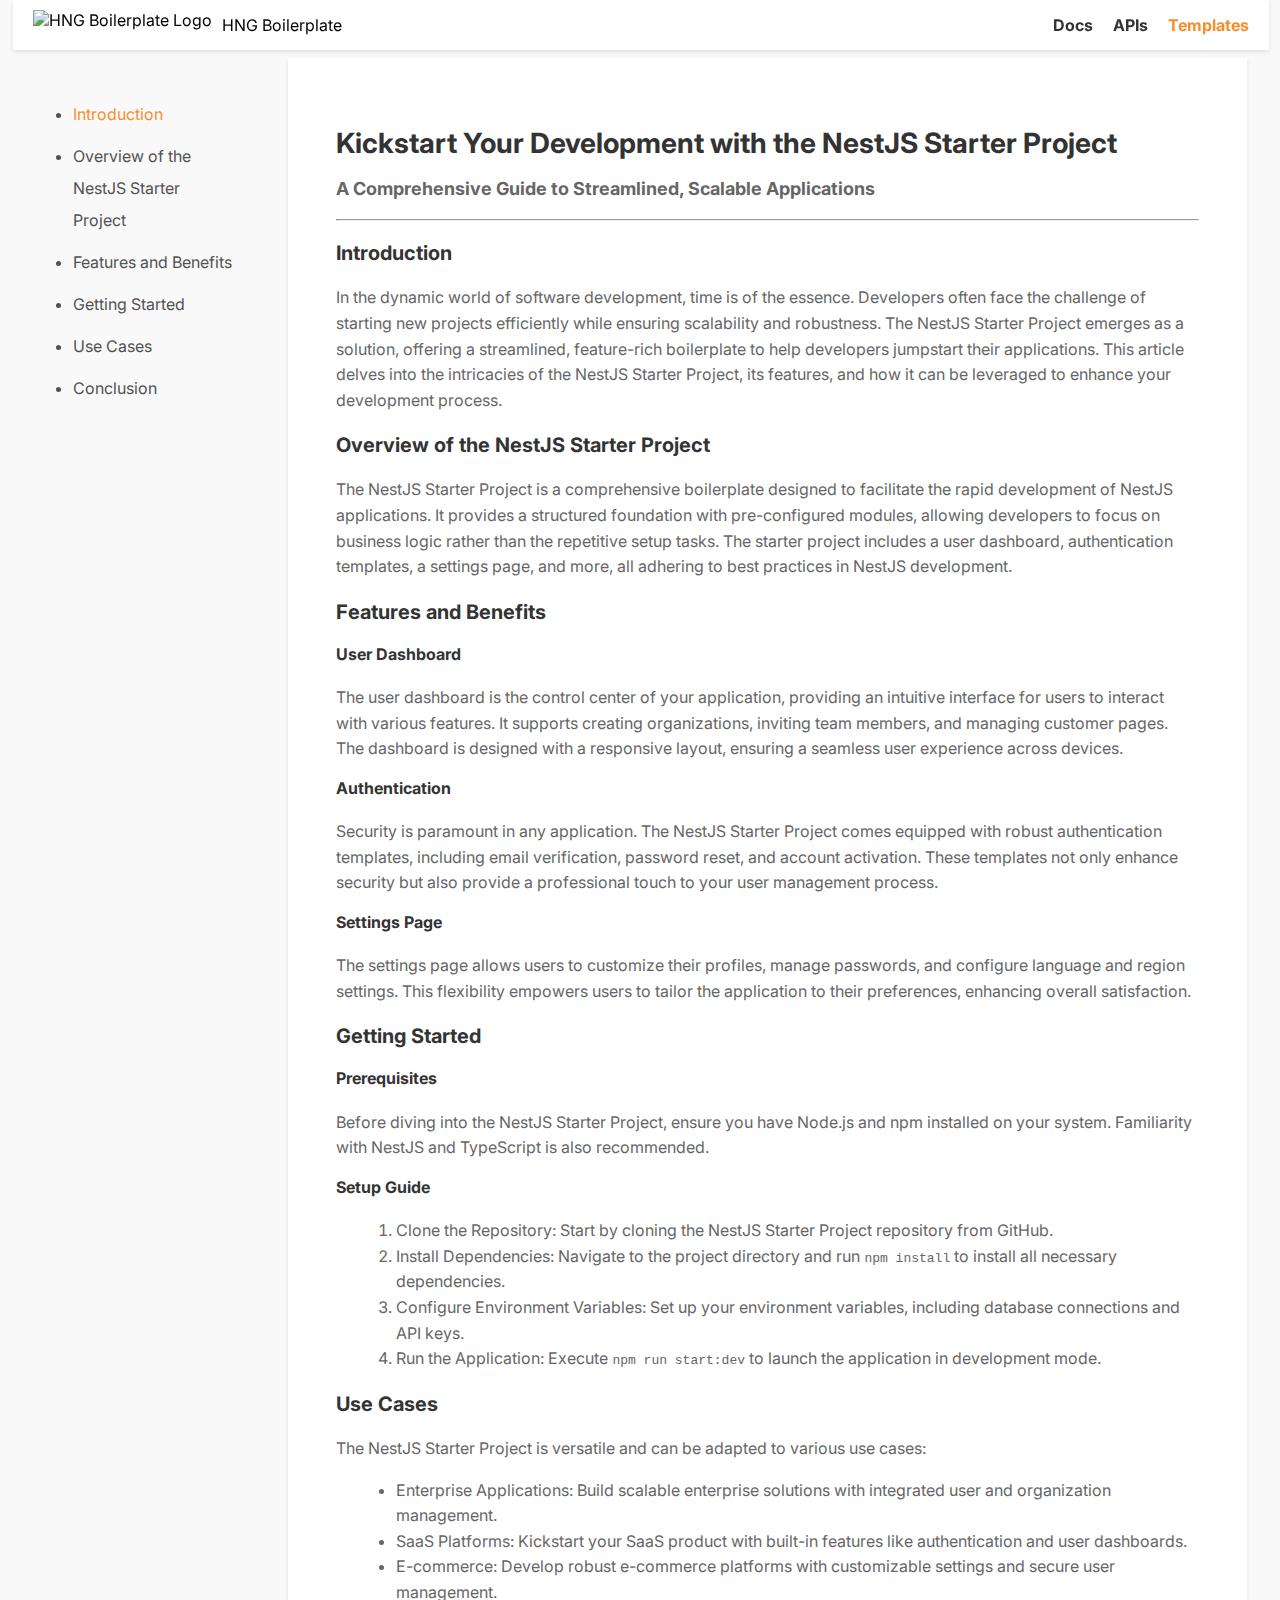
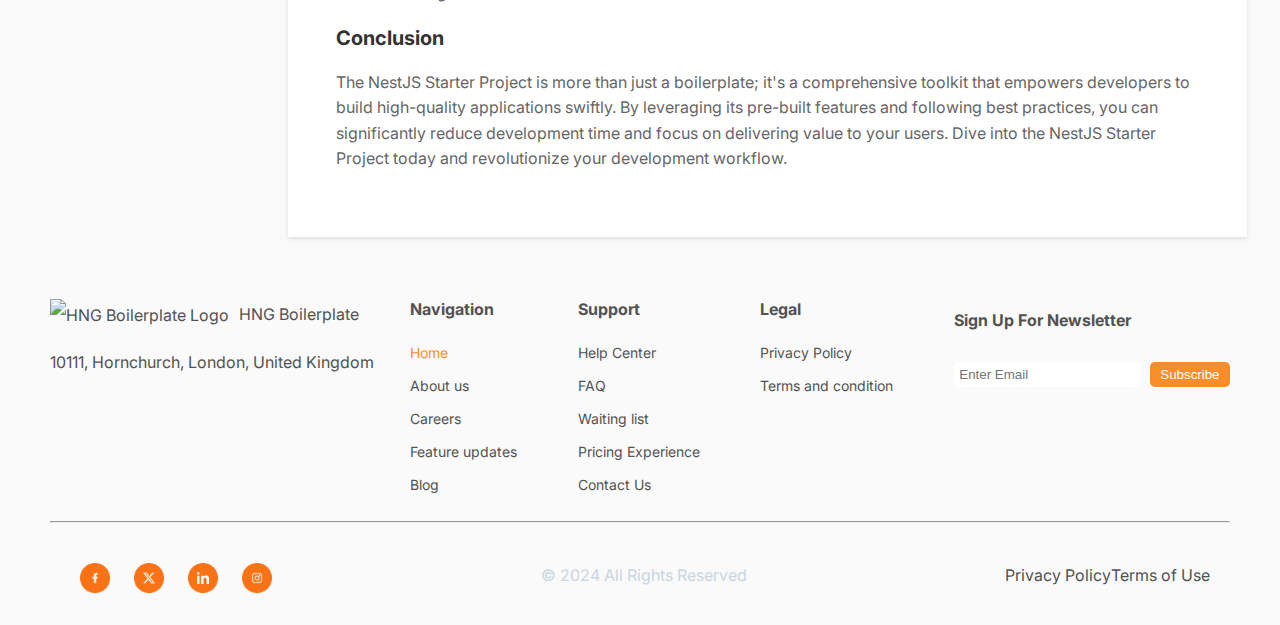
==== Article1/A1.html @ 1dbe2397 "Naming again" ====
<!DOCTYPE html>
<html lang="en">
<head>
    <meta charset="UTF-8">
    <meta name="viewport" content="width=device-width, initial-scale=1.0">
    <title>NestJS Starter Project</title>
    <link rel="stylesheet" href="A1.css">
    <link href="https://fonts.googleapis.com/css2?family=Inter:wght@400&display=swap" rel="stylesheet">
</head>
<body>
    <header>
        <div class="logo">
            <img src="logo.png" alt="HNG Boilerplate Logo">
            <span>HNG Boilerplate</span>
        </div>
        <nav>
            <ul>
                <li><a href="#">Docs</a></li>
                <li><a href="#">APIs</a></li>
                <li><a href="#" style="color: #f88d2b">Templates</a></li>
            </ul>
        </nav>
    </header>

    <main>
        <aside>
            <ul>
                <li><a href="#introduction" style="color: #f88d2b">Introduction</a></li>
                <li><a href="#overview">Overview of the NestJS Starter Project</a></li>
                <li><a href="#features">Features and Benefits</a></li>
                <li><a href="#getting-started">Getting Started</a></li>
                <li><a href="#use-cases">Use Cases</a></li>
                <li><a href="#conclusion">Conclusion</a></li>
            </ul>
        </aside>

        <section class="full">
            <h1 style="font-weight: bold;">Kickstart Your Development with the NestJS Starter Project</h1>
            <h2>A Comprehensive Guide to Streamlined, Scalable Applications</h2>
            <hr>
            <section id="introduction">
                <h3>Introduction</h3>
                <p>In the dynamic world of software development, time is of the essence. Developers often face the challenge of starting new projects efficiently while ensuring scalability and robustness. The NestJS Starter Project emerges as a solution, offering a streamlined, feature-rich boilerplate to help developers jumpstart their applications. This article delves into the intricacies of the NestJS Starter Project, its features, and how it can be leveraged to enhance your development process.</p>
            </section>
            
            <section id="overview">
                <h3>Overview of the NestJS Starter Project</h3>
                <p>The NestJS Starter Project is a comprehensive boilerplate designed to facilitate the rapid development of NestJS applications. It provides a structured foundation with pre-configured modules, allowing developers to focus on business logic rather than the repetitive setup tasks. The starter project includes a user dashboard, authentication templates, a settings page, and more, all adhering to best practices in NestJS development.</p>
            </section>
            
            <section id="features">
                <h3>Features and Benefits</h3>
                <h4>User Dashboard</h4>
                <p>The user dashboard is the control center of your application, providing an intuitive interface for users to interact with various features. It supports creating organizations, inviting team members, and managing customer pages. The dashboard is designed with a responsive layout, ensuring a seamless user experience across devices.</p>
                
                <h4>Authentication</h4>
                <p>Security is paramount in any application. The NestJS Starter Project comes equipped with robust authentication templates, including email verification, password reset, and account activation. These templates not only enhance security but also provide a professional touch to your user management process.</p>
                
                <h4>Settings Page</h4>
                <p>The settings page allows users to customize their profiles, manage passwords, and configure language and region settings. This flexibility empowers users to tailor the application to their preferences, enhancing overall satisfaction.</p>
            </section>
            
            <section id="getting-started">
                <h3>Getting Started</h3>
                <h4>Prerequisites</h4>
                <p>Before diving into the NestJS Starter Project, ensure you have Node.js and npm installed on your system. Familiarity with NestJS and TypeScript is also recommended.</p>
                <h4>Setup Guide</h4>
                <ol>
                    <li>Clone the Repository: Start by cloning the NestJS Starter Project repository from GitHub.</li>
                    <li>Install Dependencies: Navigate to the project directory and run <code>npm install</code> to install all necessary dependencies.</li>
                    <li>Configure Environment Variables: Set up your environment variables, including database connections and API keys.</li>
                    <li>Run the Application: Execute <code>npm run start:dev</code> to launch the application in development mode.</li>
                </ol>
            </section>
            
            <section id="use-cases">
                <h3>Use Cases</h3>
                <p>The NestJS Starter Project is versatile and can be adapted to various use cases:</p>
                <ul>
                    <li>Enterprise Applications: Build scalable enterprise solutions with integrated user and organization management.</li>
                    <li>SaaS Platforms: Kickstart your SaaS product with built-in features like authentication and user dashboards.</li>
                    <li>E-commerce: Develop robust e-commerce platforms with customizable settings and secure user management.</li>
                </ul>
            </section>
            
            <section id="conclusion">
                <h3>Conclusion</h3>
                <p>The NestJS Starter Project is more than just a boilerplate; it's a comprehensive toolkit that empowers developers to build high-quality applications swiftly. By leveraging its pre-built features and following best practices, you can significantly reduce development time and focus on delivering value to your users. Dive into the NestJS Starter Project today and revolutionize your development workflow.</p>
            </section>
        </section>
    </main>

    <footer>
        <div class="footer-left">
            <div class="logo">
                <img src="logo.png" alt="HNG Boilerplate Logo">
                <span>HNG Boilerplate</span>
            </div>
            <p>10111, Hornchurch, London, United Kingdom</p>
        </div>
        <div class="footer-right">
            <div class="footer-navigation">
                <h4>Navigation</h4>
                <ul>
                    <li><a href="#" style="color: #f88d2b">Home</a></li>
                    <li><a href="#">About us</a></li>
                    <li><a href="#">Careers</a></li>
                    <li><a href="#">Feature updates</a></li>
                    <li><a href="#">Blog</a></li>
                </ul>
            </div>
            <div class="footer-support">
                <h4>Support</h4>
                <ul>
                    <li><a href="#">Help Center</a></li>
                    <li><a href="#">FAQ</a></li>
                    <li><a href="#">Waiting list</a></li>
                    <li><a href="#">Pricing Experience</a></li>
                    <li><a href="#">Contact Us</a></li>
                </ul>
            </div>
            <div class="footer-legal">
                <h4>Legal</h4>
                <ul>
                    <li><a href="#">Privacy Policy</a></li>
                    <li><a href="#">Terms and condition</a></li>
                </ul>
            </div>
            <div class="newsletter">
                <h4>Sign Up For Newsletter</h4>
                <input type="email" placeholder="Enter Email">
                <button>Subscribe</button>
            </div>
        </div>
        <hr style=" color: #525252;">
        <div class="footer-bottom">
            <div class="social-media">
                <a href="#"><img src="f.png" alt="Facebook"></a>
                <a href="#"><img src="x.png" alt="Twitter"></a>
                <a href="#"><img src="in.png" alt="LinkedIn"></a>
                <a href="#"><img src="ig.png" alt="Instagram"></a>
            </div>
            <div>
                <p style="color: #cbd5e1;">&copy; 2024 All Rights Reserved</p>
            </div>
            <div class="footer-bottom-right">
                <div>
                    <p>Privacy Policy</p>
                </div>
                <div>
                    <p>Terms of Use</p>
                </div>
            </div>
        </div>
    </footer>
</body>
</html>
---- Article1/A1.css ----
body {
    margin: 1%;
    padding-top: 2%;
    box-sizing: border-box;
    background-color: #f9f9f9;
    font-family: 'Inter', sans-serif; /* Sets the font to Inter */

}
header {
    display: flex;
    justify-content: space-between;
    align-items: center;
    padding: 10px 20px;
    background-color: white;
    box-shadow: 0 2px 4px rgba(0, 0, 0, 0.1);
    position: fixed;
    top: 0; /* Positions the header at the top */
    width: 95%; /* Ensures the header takes up the full width of the page */
    z-index: 1000; /* Keeps the header above other elements */
}

.logo {
    display: flex;
    align-items: center;
}

.logo img {
    height: 30px;
    margin-right: 10px;
}

nav ul {
    list-style-type: none;
    margin: 0;
    padding: 0;
    display: flex;
    gap: 20px;
}

nav ul li {
    display: inline;
}

nav ul li a {
    text-decoration: none;
    color: #333;
    font-weight: bold;
}

main {
    display: flex;
    margin: 20px;
}

aside {
    width: 20%;
    padding-right: 1%;
}

aside h1 {
    font-weight: bold;
}

aside ul {
    padding: 40px;
    margin: 0;
}

aside ul li {
    margin-bottom: 10px;
    color: #525252;
    line-height: 2; 
}

aside ul li a {
    text-decoration: none; /* Removes underline */
    color: inherit; /* Uses the color of the parent element (li) */
    font-weight: normal; /* Ensures text is not bold */
}

aside ul li a:hover {
    color: #f88d2b; /* Change to a slightly different color if desired */
}

.full {
    flex: 1;
    background-color: white;
    padding: 20px;
    box-shadow: 0 2px 4px rgba(0, 0, 0, 0.1);
    padding: 4%;
}

section h1 {
    font-size: 28px;
    color: #333;
}

section h2 {
    font-size: 18px;
    color: #666;
}

section hr {
    margin: 20px 0;
}

section h3 {
    margin-top: 20px;
    font-size: 20px;
    color: #333;
}

section h4 {
    margin-top: 10px;
    font-size: 16px;
    color: #333;
}

section p, section ul, section ol {
    color: #666;
    line-height: 1.6;
}

section ul, section ol {
    margin-left: 20px;
}

footer {
    background-color: #fafafa;
    color: #525252;
    padding: 0.5% 3%;
    margin-top: 20px;
    line-height: 2; /* Adjust this value to control spacing between lines */
}

.footer-left {
    margin-right: 3%;
    margin-top: 3%;
    float: left;
}

.footer-right {
    display: flex;
    justify-content: space-between;
    margin-top: 20px;
}

.footer-bottom {
    display: flex;
    justify-content: space-between;
    margin-top: 20px;
}

.footer-bottom-right {
    display: flex;
    justify-content: space-between; 
    margin-right: 20px;
}

.footer-navigation, .footer-support, .footer-legal {
    margin-right: 20px;
}

.footer-navigation ul, .footer-support ul, .footer-legal ul {
    list-style-type: none;
    padding: 0;
    font-size: 14px;

}

.footer-navigation h4, .footer-support h4, .footer-legal h4 {
    margin-bottom: 10px;
    margin-top: 10px;
    font-size: 16px;
    font-weight: bold;
}

.footer-navigation ul li, .footer-support ul li, .footer-legal ul li {
    margin-bottom: 5px;
}

.footer-navigation ul li a, .footer-support ul li a, .footer-legal ul li a {
    text-decoration: none;
    color: #525252;
}

.newsletter input[type="email"] {
    padding: 5px;
    border: none;
    border-radius: 5px;
}

.newsletter button {
    padding: 5px 10px;
    background-color: #f88d2b;
    border: none;
    border-radius: 5px;
    color: white;
    margin-left: 5px;
    cursor: pointer;
}

.social-media {
    margin-top: 20px;
    margin-left: 20px;
    text-align: left;
}

.social-media a {
    margin: 0 10px;
}

.social-media img {
    height: 30px;
}
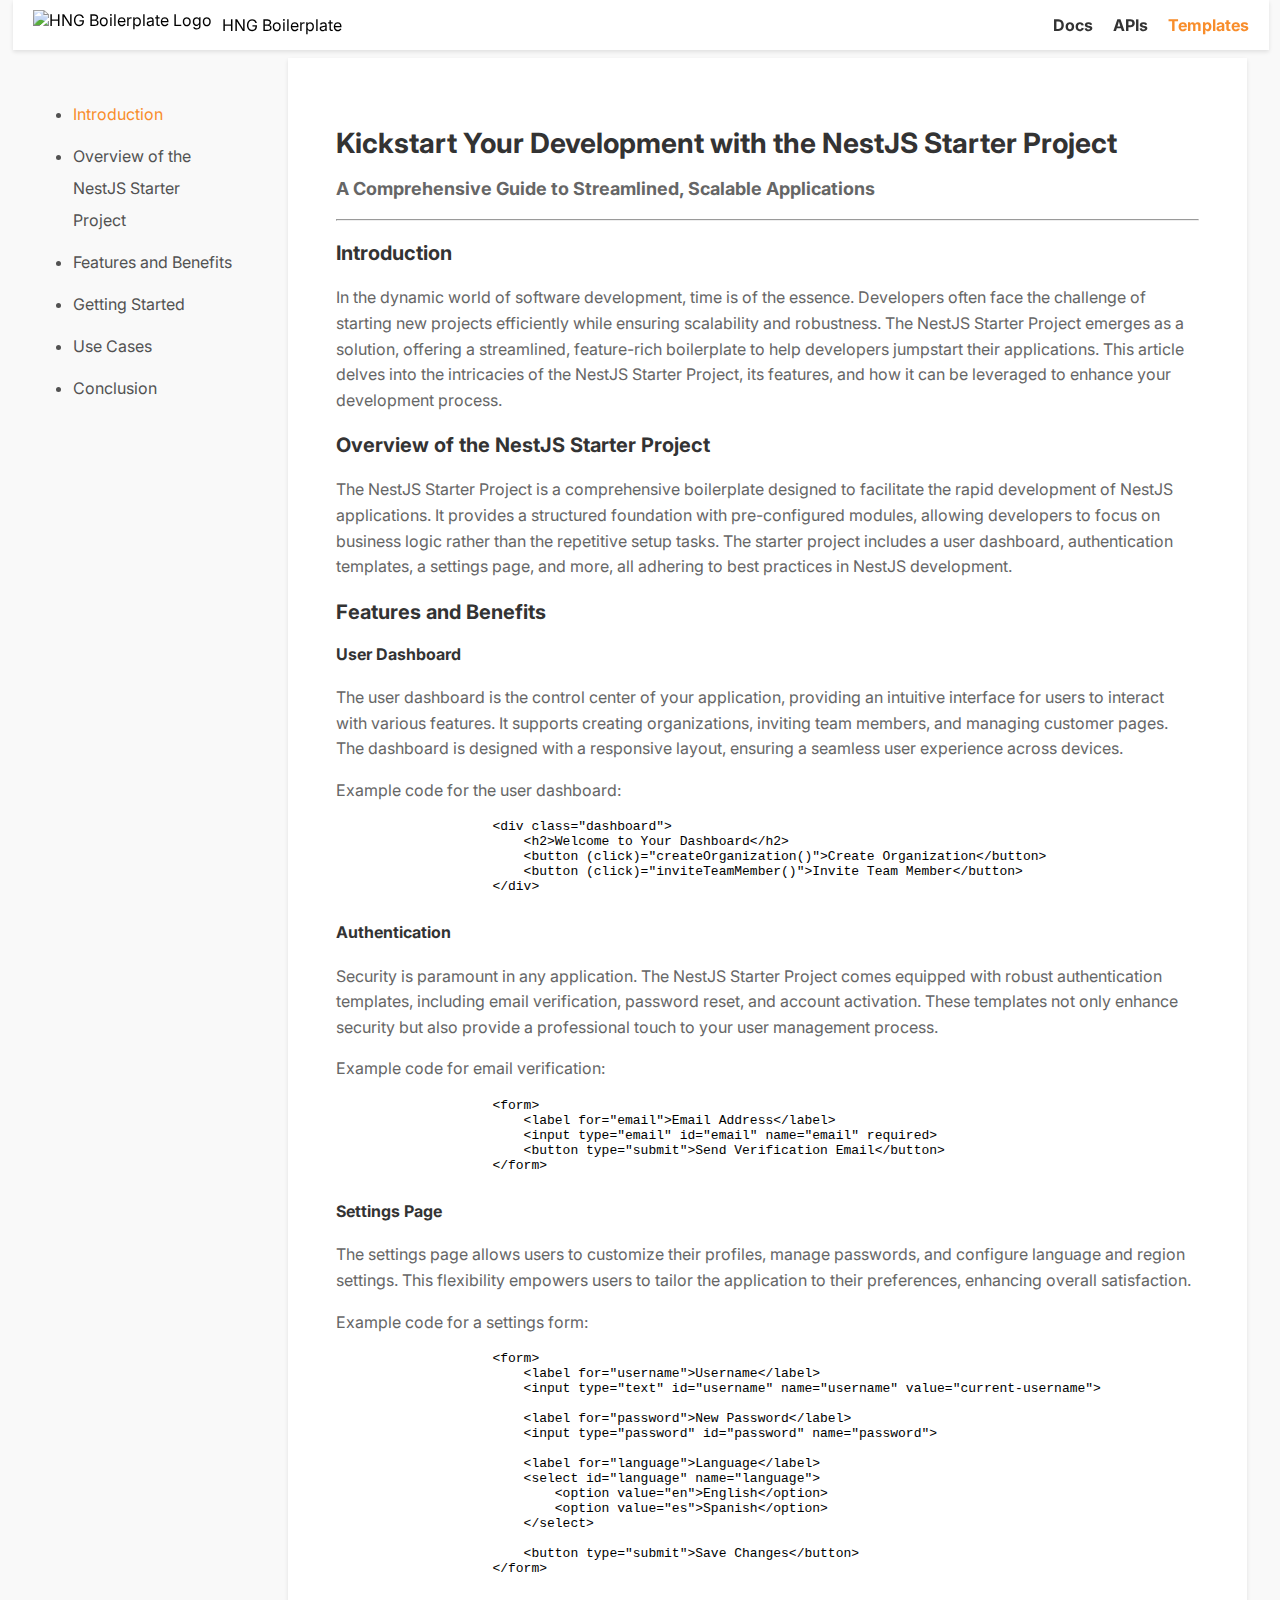
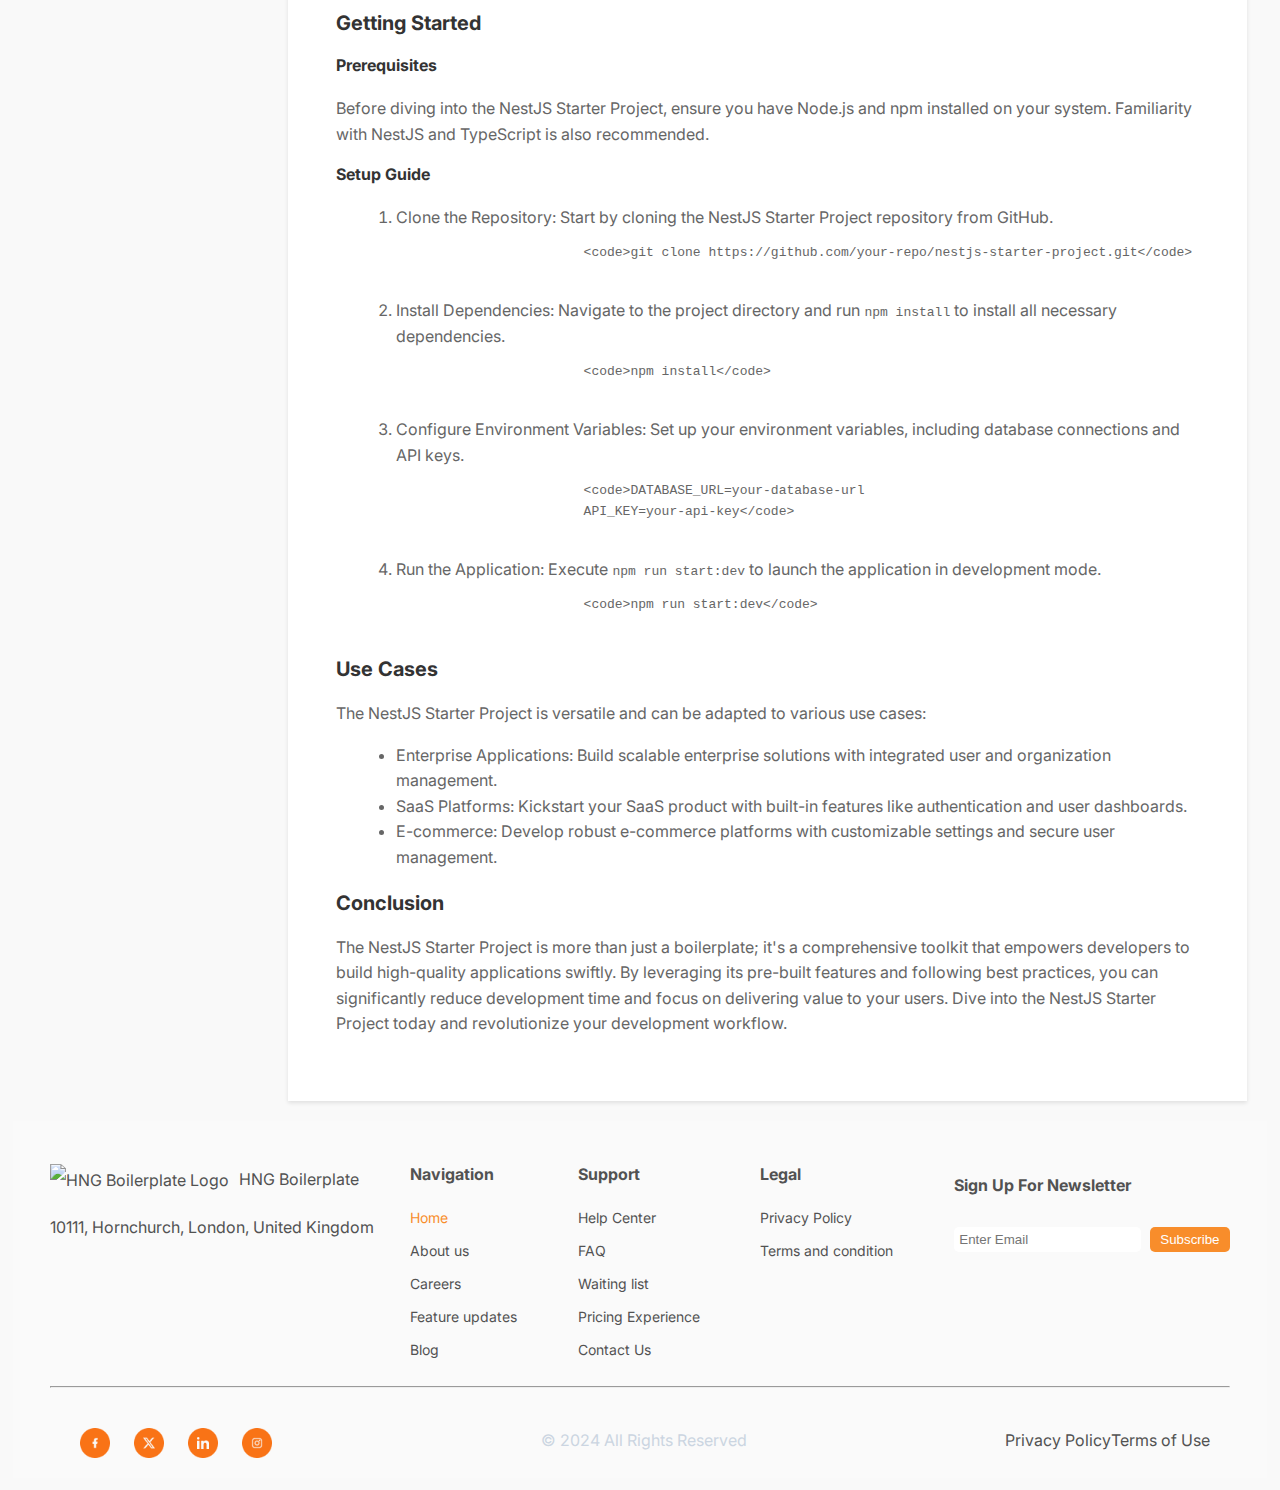
==== commit 12482bcb: "Added Code Snippets" ====
--- a/Article1/A1.html
+++ b/Article1/A1.html
@@ -38,6 +38,7 @@
             <h1 style="font-weight: bold;">Kickstart Your Development with the NestJS Starter Project</h1>
             <h2>A Comprehensive Guide to Streamlined, Scalable Applications</h2>
             <hr>
+            
             <section id="introduction">
                 <h3>Introduction</h3>
                 <p>In the dynamic world of software development, time is of the essence. Developers often face the challenge of starting new projects efficiently while ensuring scalability and robustness. The NestJS Starter Project emerges as a solution, offering a streamlined, feature-rich boilerplate to help developers jumpstart their applications. This article delves into the intricacies of the NestJS Starter Project, its features, and how it can be leveraged to enhance your development process.</p>
@@ -50,14 +51,49 @@
             
             <section id="features">
                 <h3>Features and Benefits</h3>
+                
                 <h4>User Dashboard</h4>
                 <p>The user dashboard is the control center of your application, providing an intuitive interface for users to interact with various features. It supports creating organizations, inviting team members, and managing customer pages. The dashboard is designed with a responsive layout, ensuring a seamless user experience across devices.</p>
+                <p>Example code for the user dashboard:</p>
+                <pre>
+                    &lt;div class="dashboard"&gt;
+                        &lt;h2&gt;Welcome to Your Dashboard&lt;/h2&gt;
+                        &lt;button (click)="createOrganization()"&gt;Create Organization&lt;/button&gt;
+                        &lt;button (click)="inviteTeamMember()"&gt;Invite Team Member&lt;/button&gt;
+                    &lt;/div&gt;
+                </pre>
                 
                 <h4>Authentication</h4>
                 <p>Security is paramount in any application. The NestJS Starter Project comes equipped with robust authentication templates, including email verification, password reset, and account activation. These templates not only enhance security but also provide a professional touch to your user management process.</p>
+                <p>Example code for email verification:</p>
+                <pre>
+                    &lt;form&gt;
+                        &lt;label for="email"&gt;Email Address&lt;/label&gt;
+                        &lt;input type="email" id="email" name="email" required&gt;
+                        &lt;button type="submit"&gt;Send Verification Email&lt;/button&gt;
+                    &lt;/form&gt;
+                </pre>
                 
                 <h4>Settings Page</h4>
                 <p>The settings page allows users to customize their profiles, manage passwords, and configure language and region settings. This flexibility empowers users to tailor the application to their preferences, enhancing overall satisfaction.</p>
+                <p>Example code for a settings form:</p>
+                <pre>
+                    &lt;form&gt;
+                        &lt;label for="username"&gt;Username&lt;/label&gt;
+                        &lt;input type="text" id="username" name="username" value="current-username"&gt;
+                        
+                        &lt;label for="password"&gt;New Password&lt;/label&gt;
+                        &lt;input type="password" id="password" name="password"&gt;
+                        
+                        &lt;label for="language"&gt;Language&lt;/label&gt;
+                        &lt;select id="language" name="language"&gt;
+                            &lt;option value="en"&gt;English&lt;/option&gt;
+                            &lt;option value="es"&gt;Spanish&lt;/option&gt;
+                        &lt;/select&gt;
+                        
+                        &lt;button type="submit"&gt;Save Changes&lt;/button&gt;
+                    &lt;/form&gt;
+                </pre>
             </section>
             
             <section id="getting-started">
@@ -67,9 +103,22 @@
                 <h4>Setup Guide</h4>
                 <ol>
                     <li>Clone the Repository: Start by cloning the NestJS Starter Project repository from GitHub.</li>
+                    <pre>
+                        &lt;code&gt;git clone https://github.com/your-repo/nestjs-starter-project.git&lt;/code&gt;
+                    </pre>
                     <li>Install Dependencies: Navigate to the project directory and run <code>npm install</code> to install all necessary dependencies.</li>
+                    <pre>
+                        &lt;code&gt;npm install&lt;/code&gt;
+                    </pre>
                     <li>Configure Environment Variables: Set up your environment variables, including database connections and API keys.</li>
+                    <pre>
+                        &lt;code&gt;DATABASE_URL=your-database-url
+                        API_KEY=your-api-key&lt;/code&gt;
+                    </pre>
                     <li>Run the Application: Execute <code>npm run start:dev</code> to launch the application in development mode.</li>
+                    <pre>
+                        &lt;code&gt;npm run start:dev&lt;/code&gt;
+                    </pre>
                 </ol>
             </section>
             
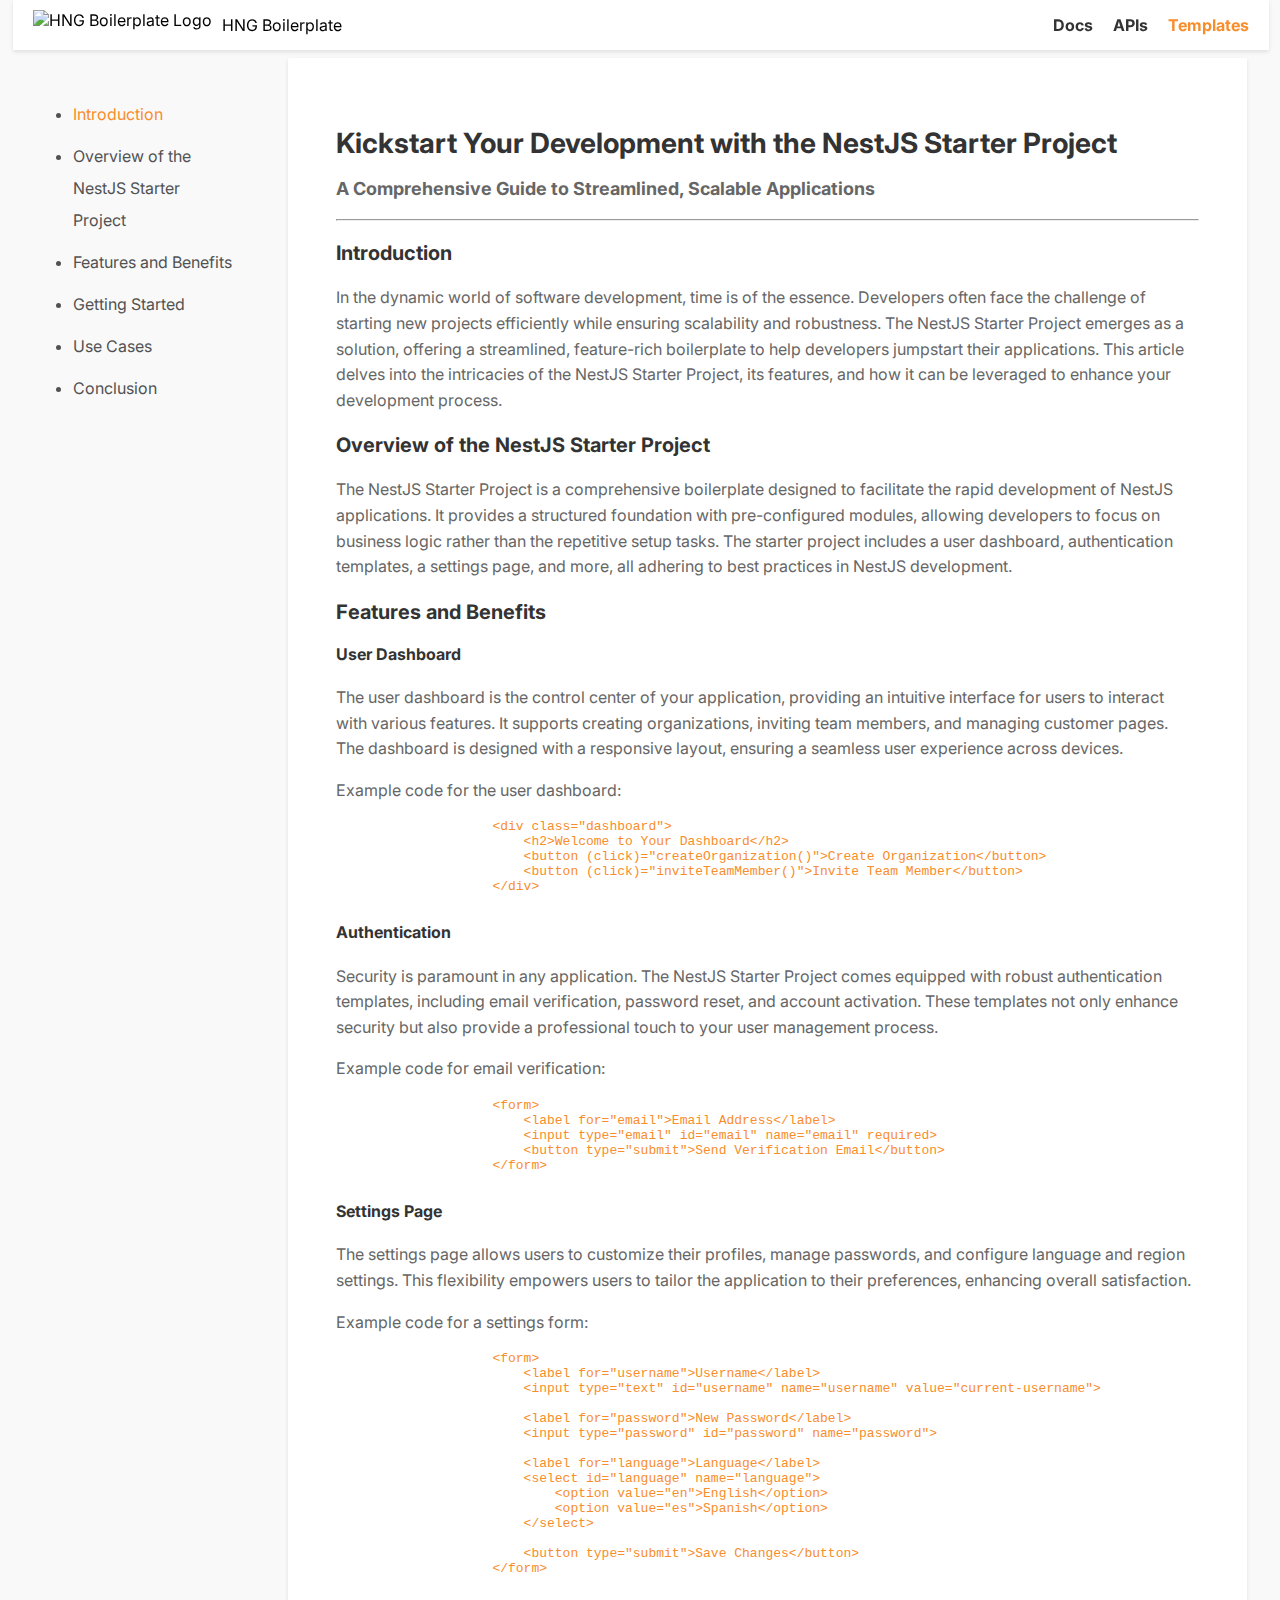
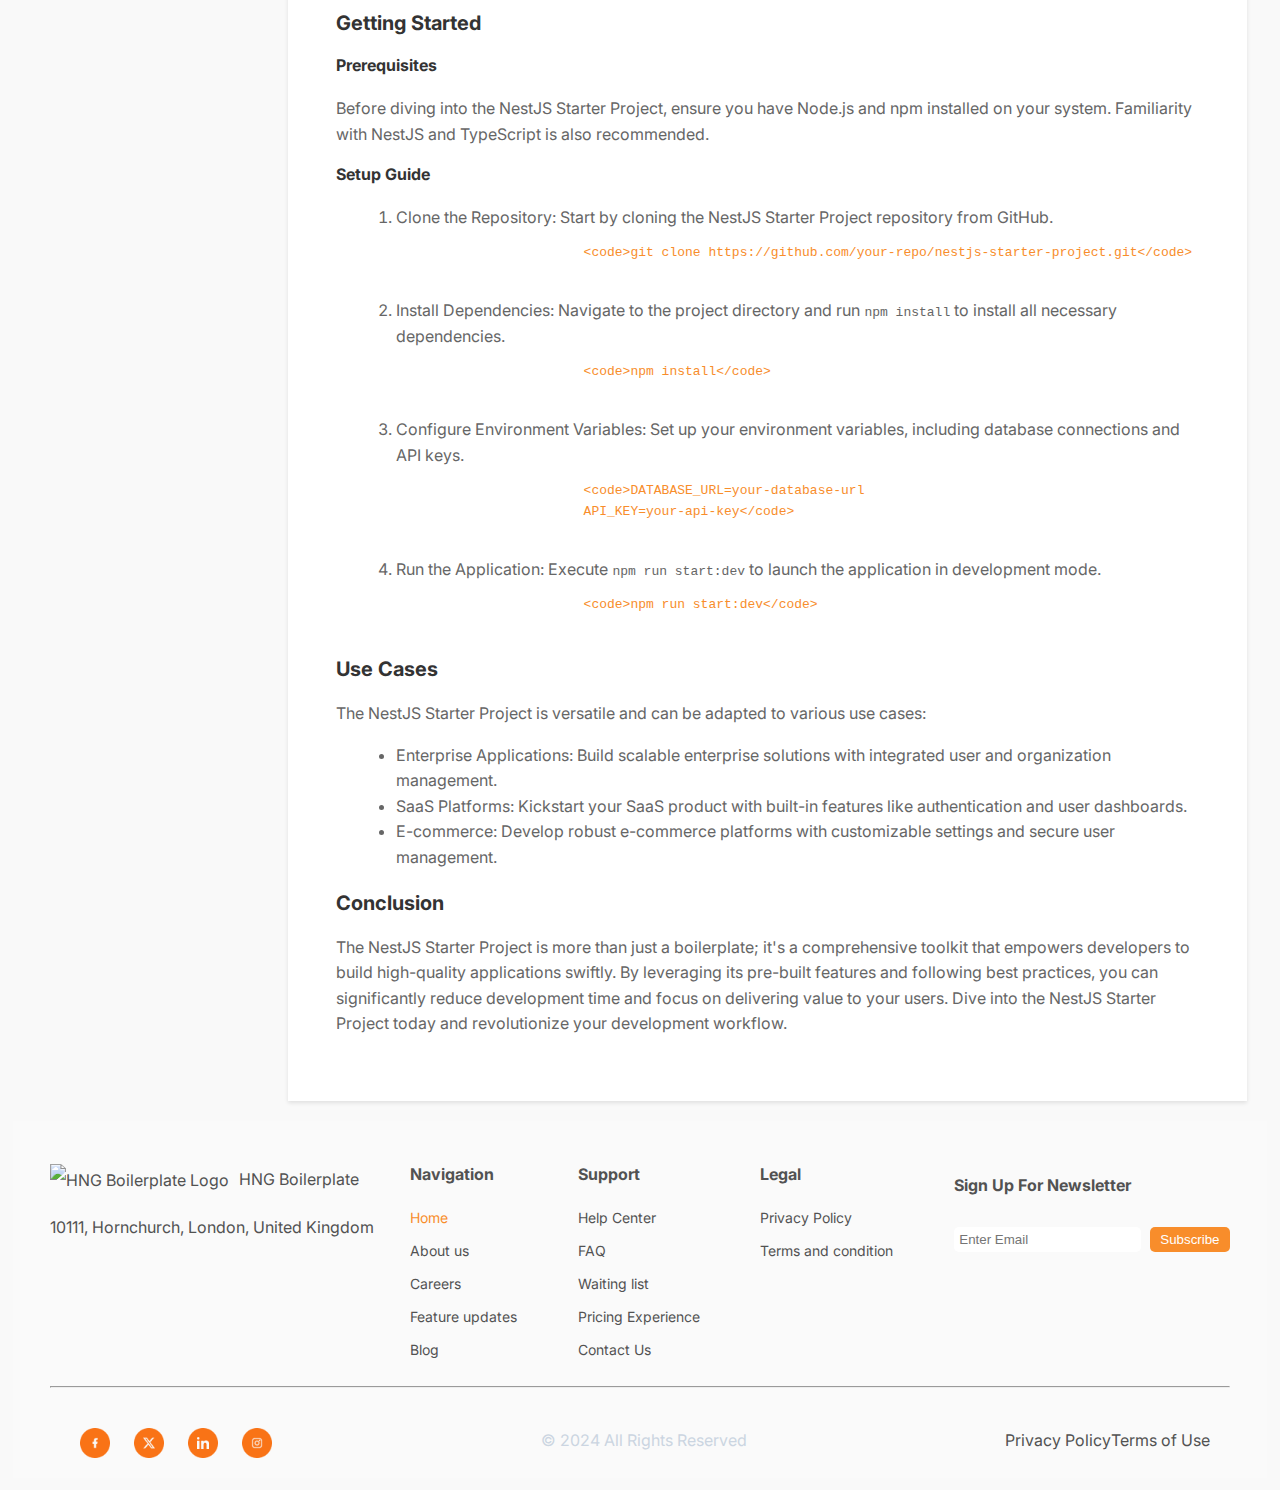
==== commit db8ac3f6: "Colored Code" ====
--- a/Article1/A1.html
+++ b/Article1/A1.html
@@ -55,7 +55,7 @@
                 <h4>User Dashboard</h4>
                 <p>The user dashboard is the control center of your application, providing an intuitive interface for users to interact with various features. It supports creating organizations, inviting team members, and managing customer pages. The dashboard is designed with a responsive layout, ensuring a seamless user experience across devices.</p>
                 <p>Example code for the user dashboard:</p>
-                <pre>
+                <pre style="color: #f88d2b;">
                     &lt;div class="dashboard"&gt;
                         &lt;h2&gt;Welcome to Your Dashboard&lt;/h2&gt;
                         &lt;button (click)="createOrganization()"&gt;Create Organization&lt;/button&gt;
@@ -66,7 +66,7 @@
                 <h4>Authentication</h4>
                 <p>Security is paramount in any application. The NestJS Starter Project comes equipped with robust authentication templates, including email verification, password reset, and account activation. These templates not only enhance security but also provide a professional touch to your user management process.</p>
                 <p>Example code for email verification:</p>
-                <pre>
+                <pre style="color: #f88d2b;">
                     &lt;form&gt;
                         &lt;label for="email"&gt;Email Address&lt;/label&gt;
                         &lt;input type="email" id="email" name="email" required&gt;
@@ -77,7 +77,7 @@
                 <h4>Settings Page</h4>
                 <p>The settings page allows users to customize their profiles, manage passwords, and configure language and region settings. This flexibility empowers users to tailor the application to their preferences, enhancing overall satisfaction.</p>
                 <p>Example code for a settings form:</p>
-                <pre>
+                <pre style="color: #f88d2b;">
                     &lt;form&gt;
                         &lt;label for="username"&gt;Username&lt;/label&gt;
                         &lt;input type="text" id="username" name="username" value="current-username"&gt;
@@ -103,20 +103,20 @@
                 <h4>Setup Guide</h4>
                 <ol>
                     <li>Clone the Repository: Start by cloning the NestJS Starter Project repository from GitHub.</li>
-                    <pre>
+                    <pre style="color: #f88d2b;">
                         &lt;code&gt;git clone https://github.com/your-repo/nestjs-starter-project.git&lt;/code&gt;
                     </pre>
                     <li>Install Dependencies: Navigate to the project directory and run <code>npm install</code> to install all necessary dependencies.</li>
-                    <pre>
+                    <pre style="color: #f88d2b;">
                         &lt;code&gt;npm install&lt;/code&gt;
                     </pre>
                     <li>Configure Environment Variables: Set up your environment variables, including database connections and API keys.</li>
-                    <pre>
+                    <pre style="color: #f88d2b;">
                         &lt;code&gt;DATABASE_URL=your-database-url
                         API_KEY=your-api-key&lt;/code&gt;
                     </pre>
                     <li>Run the Application: Execute <code>npm run start:dev</code> to launch the application in development mode.</li>
-                    <pre>
+                    <pre style="color: #f88d2b;">
                         &lt;code&gt;npm run start:dev&lt;/code&gt;
                     </pre>
                 </ol>
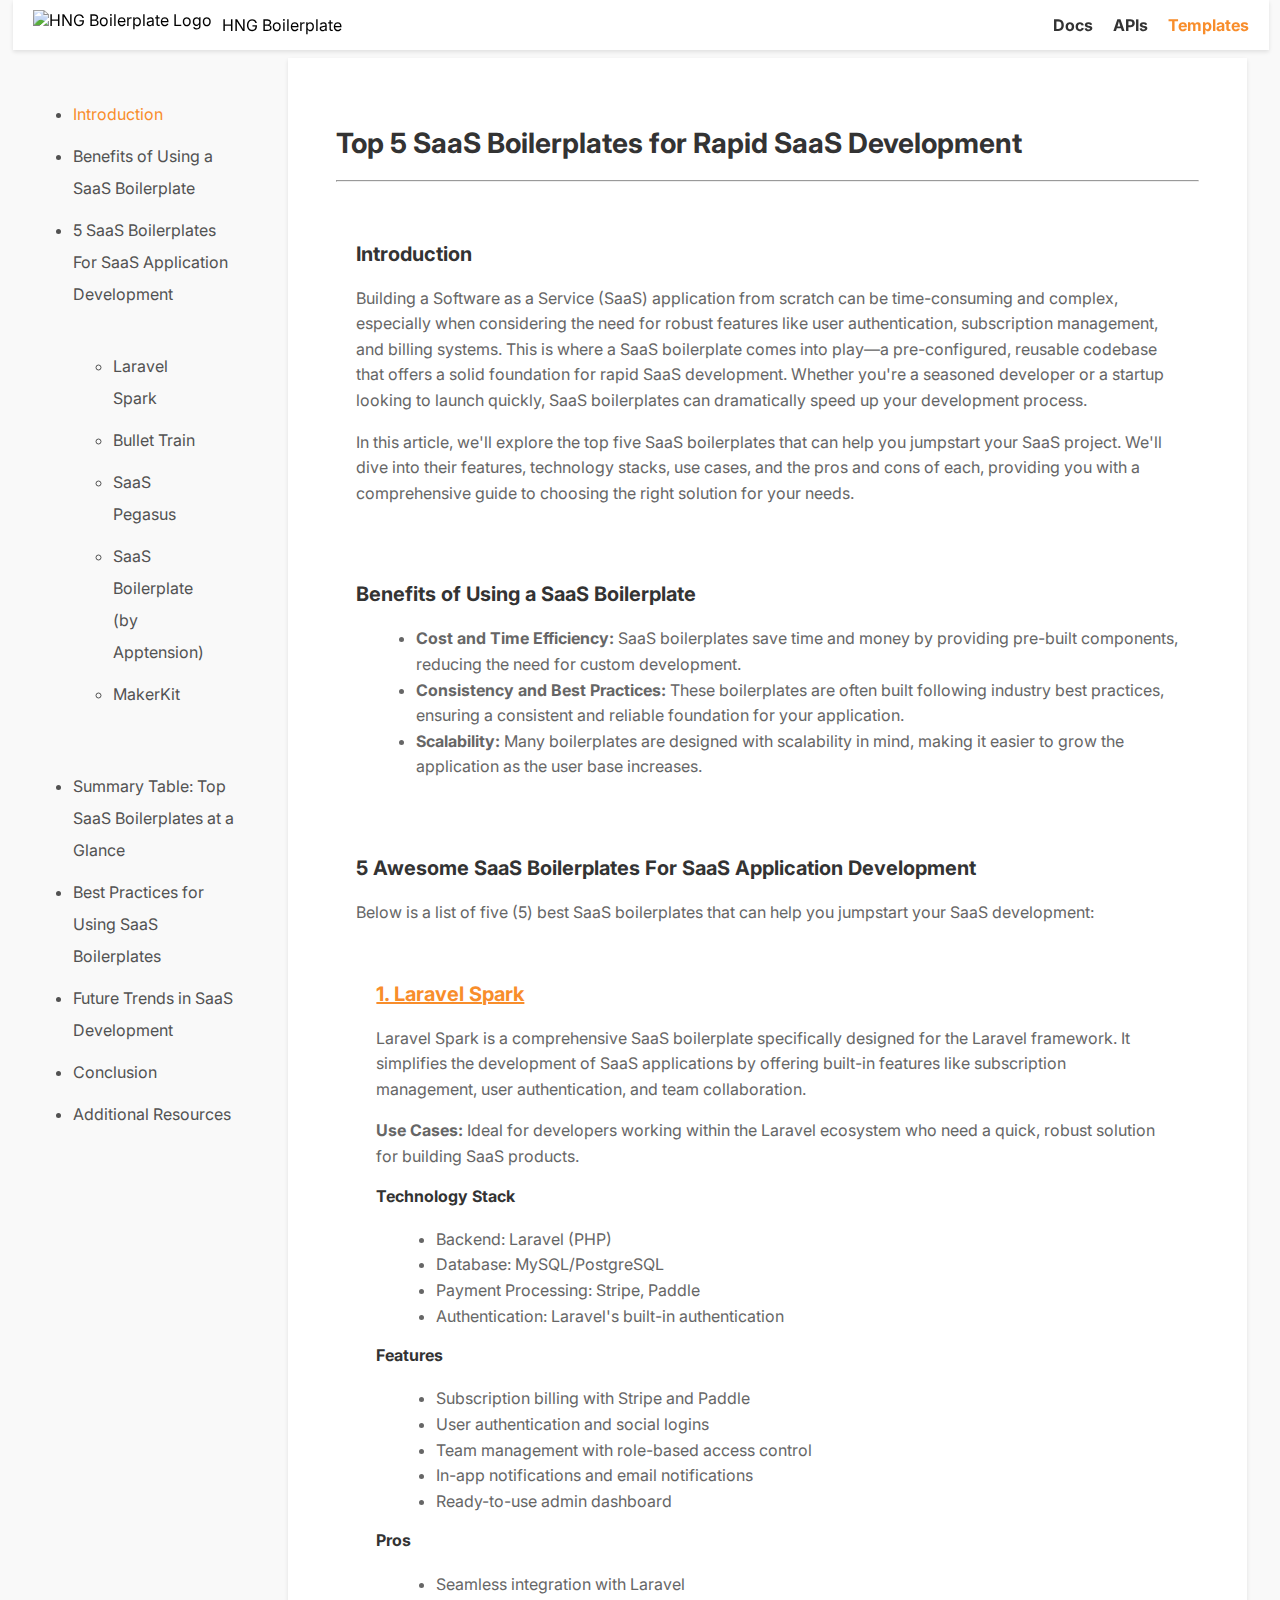
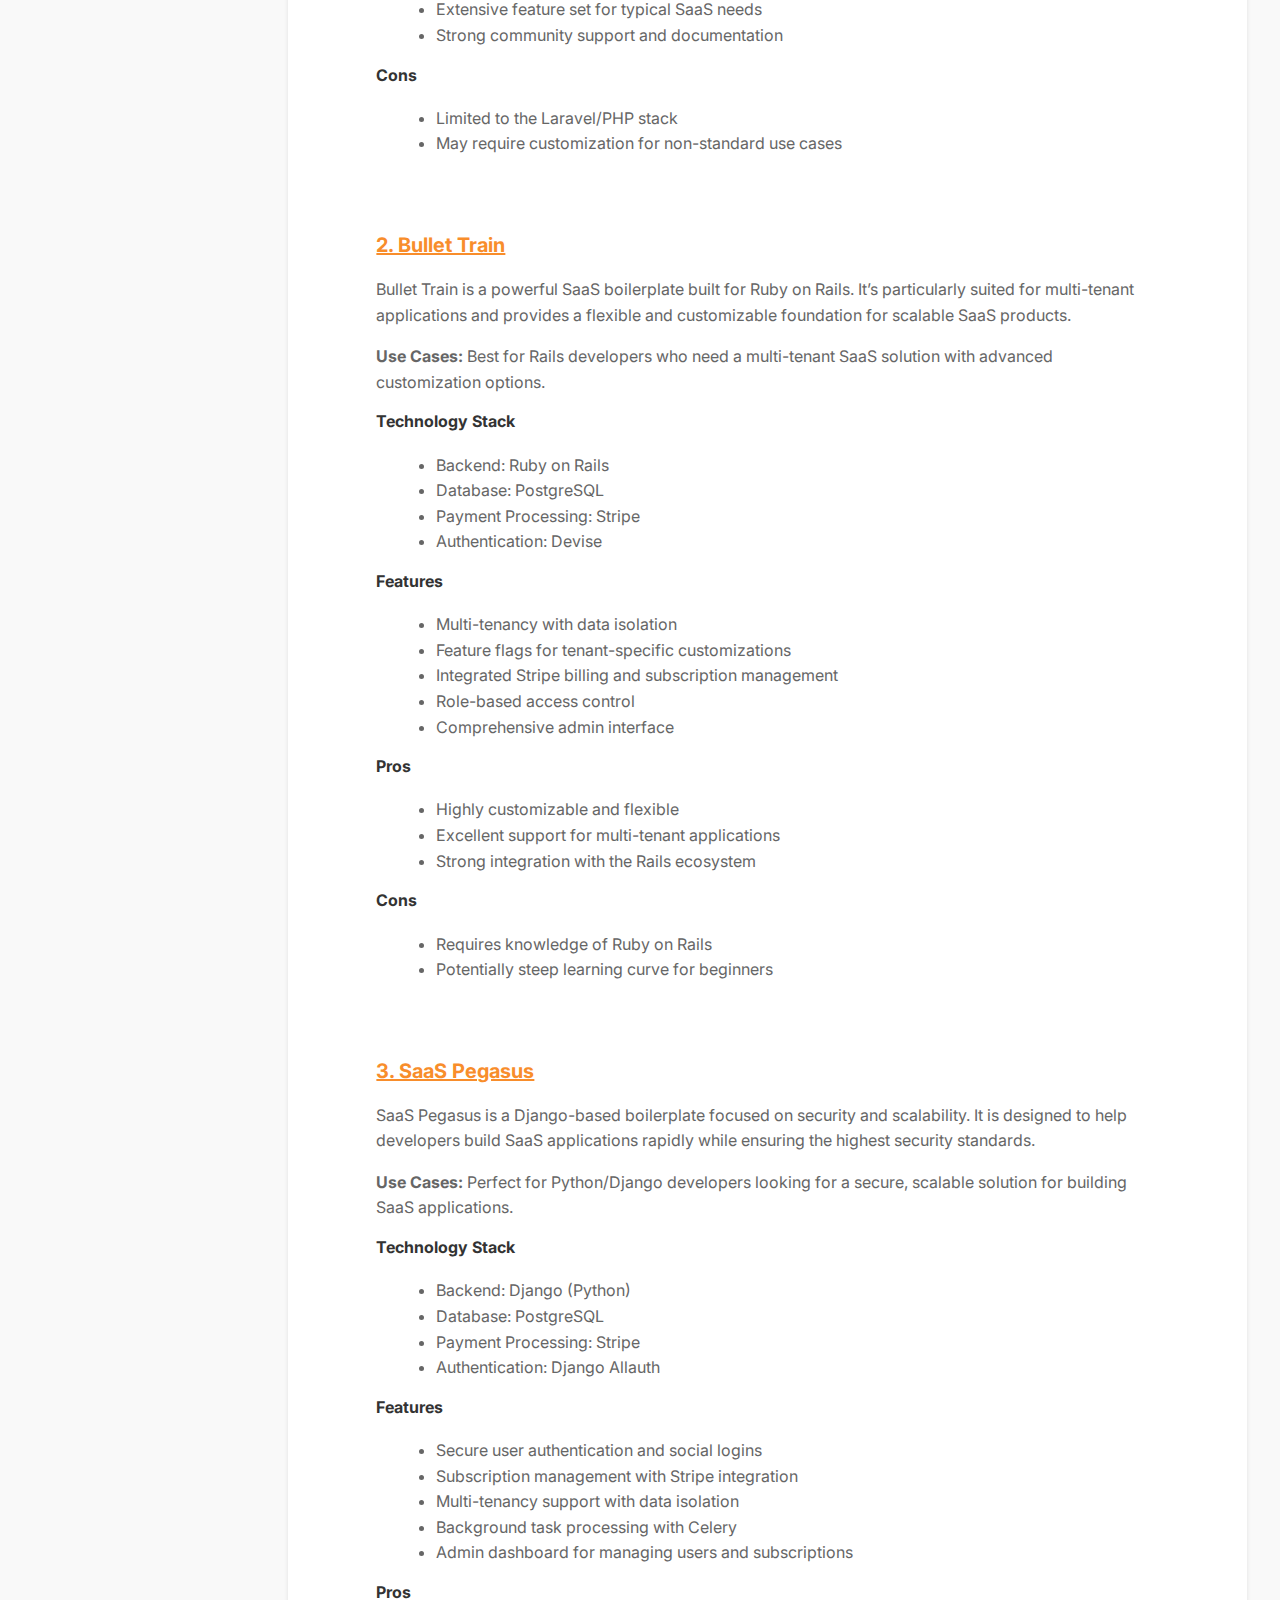
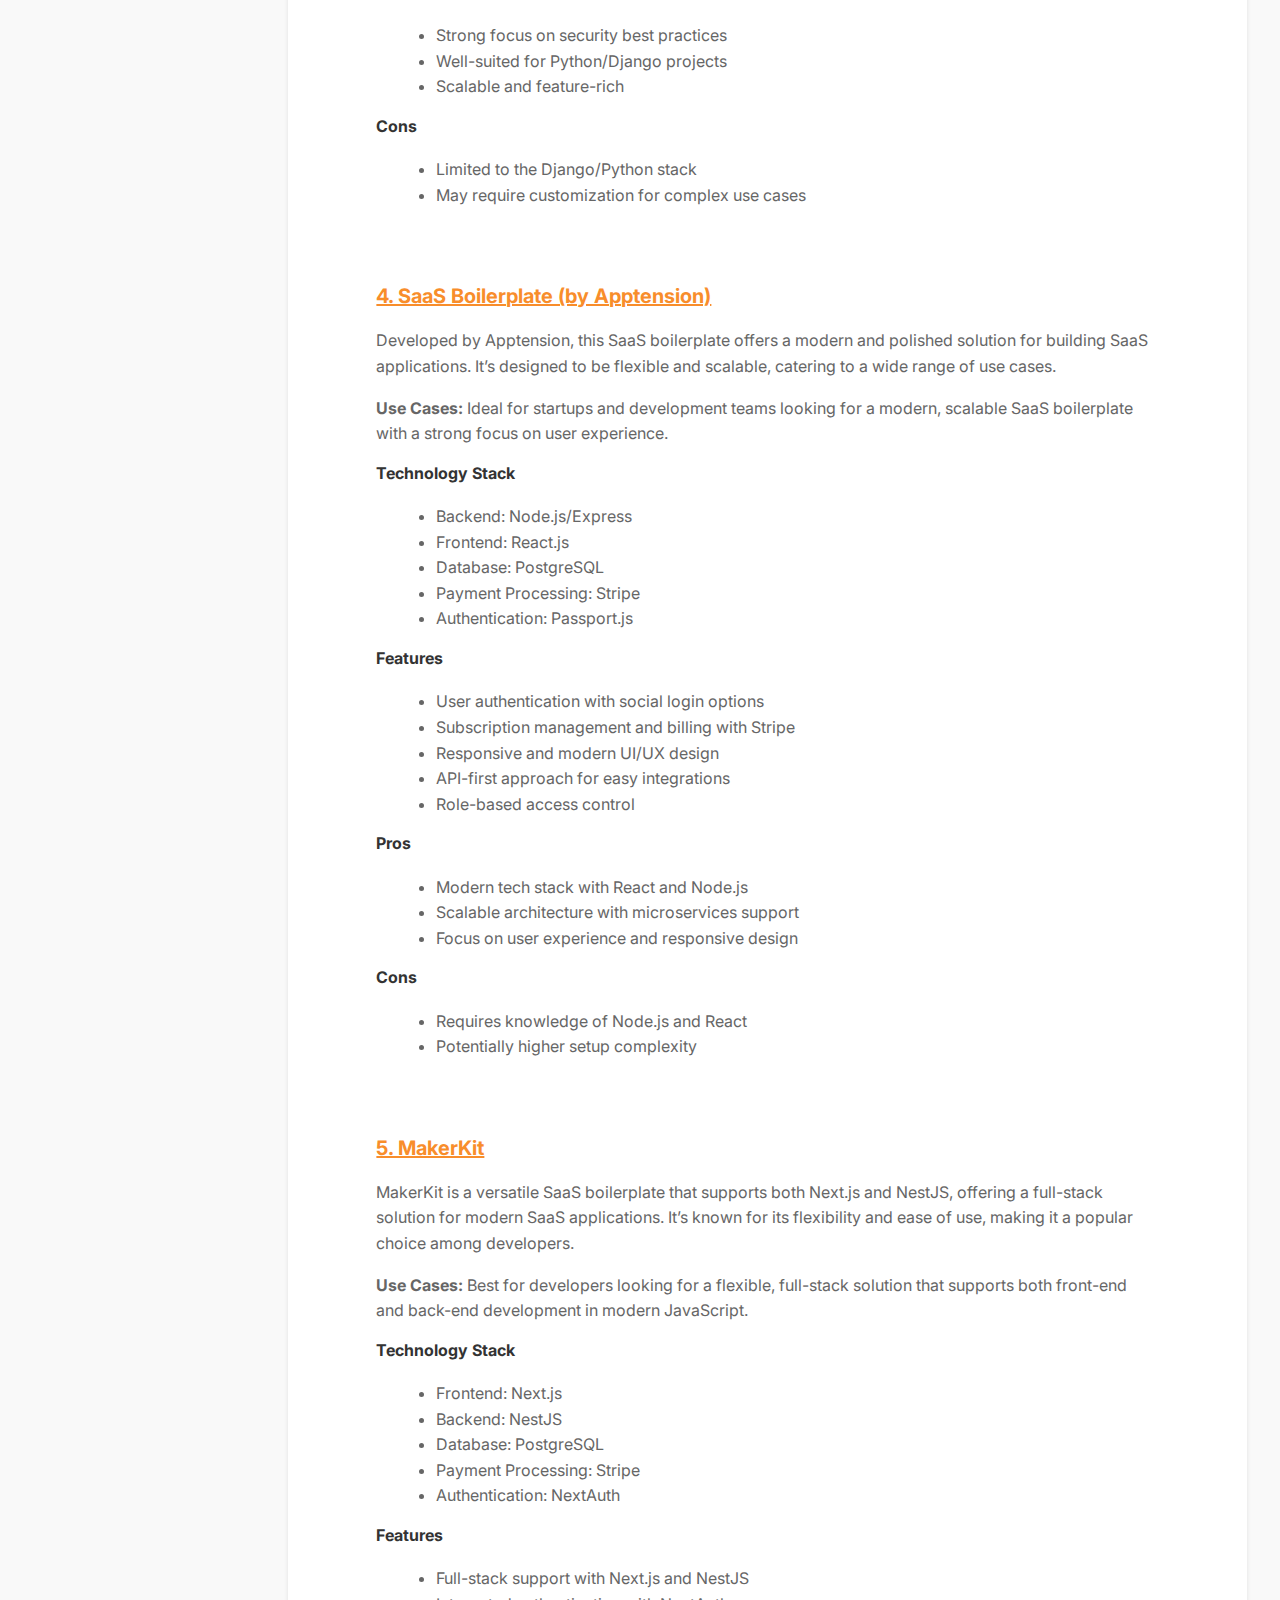
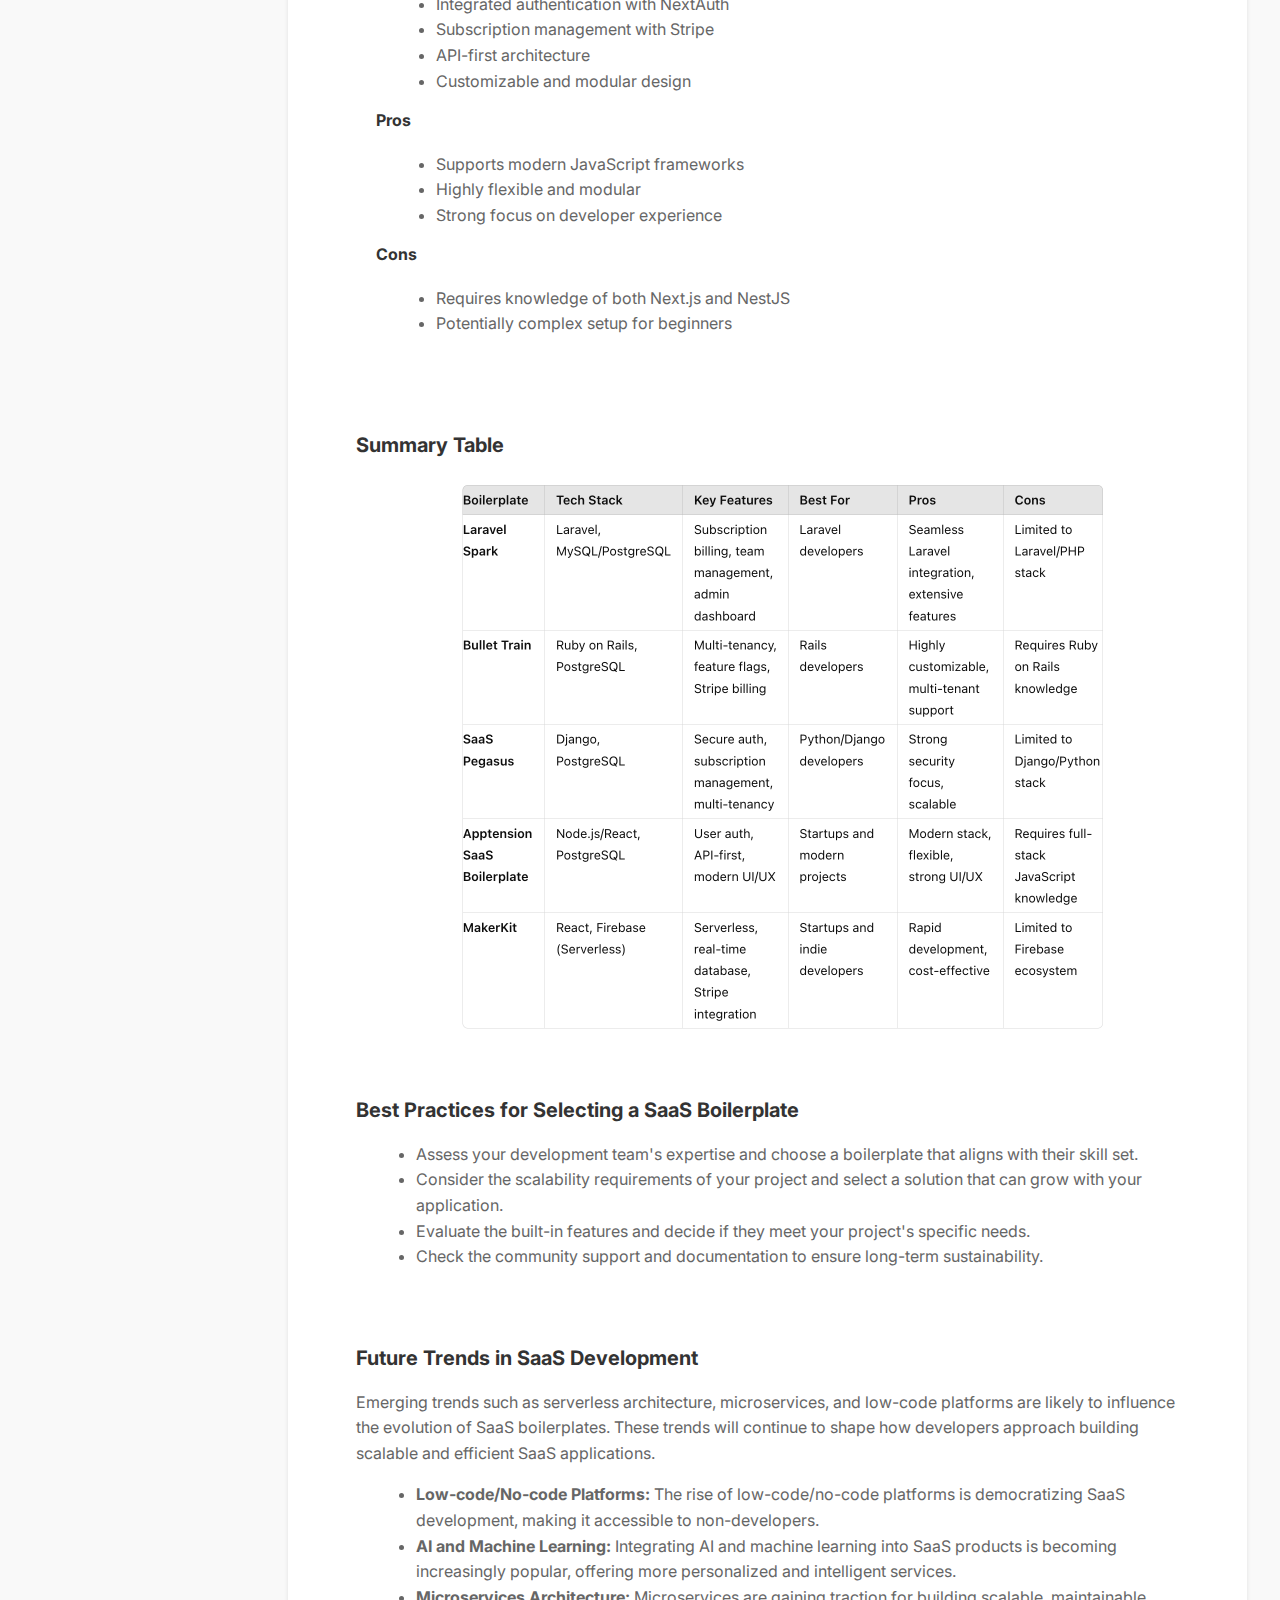
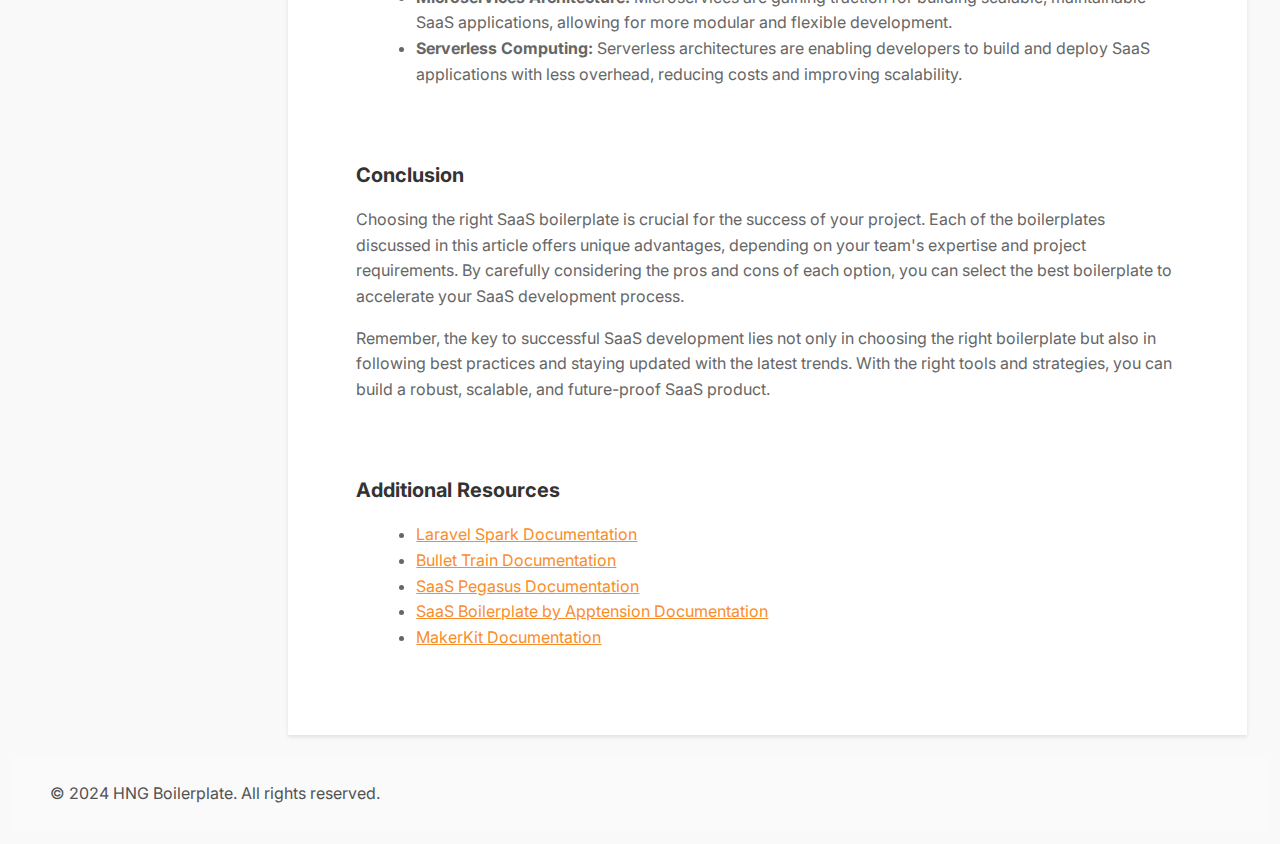
==== commit 308ad861: "Redid A1" ====
--- a/Article1/A1.html
+++ b/Article1/A1.html
@@ -3,7 +3,7 @@
 <head>
     <meta charset="UTF-8">
     <meta name="viewport" content="width=device-width, initial-scale=1.0">
-    <title>NestJS Starter Project</title>
+    <title>Top 5 SaaS Boilerplates for Rapid SaaS Development</title>
     <link rel="stylesheet" href="A1.css">
     <link href="https://fonts.googleapis.com/css2?family=Inter:wght@400&display=swap" rel="stylesheet">
 </head>
@@ -26,181 +26,290 @@
         <aside>
             <ul>
                 <li><a href="#introduction" style="color: #f88d2b">Introduction</a></li>
-                <li><a href="#overview">Overview of the NestJS Starter Project</a></li>
-                <li><a href="#features">Features and Benefits</a></li>
-                <li><a href="#getting-started">Getting Started</a></li>
-                <li><a href="#use-cases">Use Cases</a></li>
+                <li><a href="#benefits">Benefits of Using a SaaS Boilerplate</a></li>
+                <li> <a href="#5">5 SaaS Boilerplates For SaaS Application Development</a>
+                    <ul>    
+                        <li><a href="#laravel-spark">Laravel Spark</a></li>
+                        <li><a href="#bullet-train">Bullet Train</a></li>
+                        <li><a href="#saas-pegasus">SaaS Pegasus</a></li>
+                        <li><a href="#saas-boilerplate-apptension">SaaS Boilerplate (by Apptension)</a></li>
+                        <li><a href="#makerkit">MakerKit</a></li>
+                    </ul>
+                </li>
+                <li><a href="#summary-table">Summary Table: Top SaaS Boilerplates at a Glance</a></li>
+                <li><a href="#best-practices">Best Practices for Using SaaS Boilerplates</a></li>
+                <li><a href="#future-trends">Future Trends in SaaS Development</a></li>
                 <li><a href="#conclusion">Conclusion</a></li>
+                <li><a href="#additional">Additional Resources</a></li>
             </ul>
         </aside>
 
         <section class="full">
-            <h1 style="font-weight: bold;">Kickstart Your Development with the NestJS Starter Project</h1>
-            <h2>A Comprehensive Guide to Streamlined, Scalable Applications</h2>
+            <h1 style="font-weight: bold;">Top 5 SaaS Boilerplates for Rapid SaaS Development</h1>
             <hr>
-            
+
             <section id="introduction">
                 <h3>Introduction</h3>
-                <p>In the dynamic world of software development, time is of the essence. Developers often face the challenge of starting new projects efficiently while ensuring scalability and robustness. The NestJS Starter Project emerges as a solution, offering a streamlined, feature-rich boilerplate to help developers jumpstart their applications. This article delves into the intricacies of the NestJS Starter Project, its features, and how it can be leveraged to enhance your development process.</p>
-            </section>
-            
-            <section id="overview">
-                <h3>Overview of the NestJS Starter Project</h3>
-                <p>The NestJS Starter Project is a comprehensive boilerplate designed to facilitate the rapid development of NestJS applications. It provides a structured foundation with pre-configured modules, allowing developers to focus on business logic rather than the repetitive setup tasks. The starter project includes a user dashboard, authentication templates, a settings page, and more, all adhering to best practices in NestJS development.</p>
-            </section>
-            
-            <section id="features">
-                <h3>Features and Benefits</h3>
+                <p>Building a Software as a Service (SaaS) application from scratch can be time-consuming and complex, especially when considering the need for robust features like user authentication, subscription management, and billing systems. This is where a SaaS boilerplate comes into play—a pre-configured, reusable codebase that offers a solid foundation for rapid SaaS development. Whether you're a seasoned developer or a startup looking to launch quickly, SaaS boilerplates can dramatically speed up your development process.</p>
+                <p>In this article, we'll explore the top five SaaS boilerplates that can help you jumpstart your SaaS project. We'll dive into their features, technology stacks, use cases, and the pros and cons of each, providing you with a comprehensive guide to choosing the right solution for your needs.</p>
+            </section>
+
+            <section id="benefits">
+                <h3>Benefits of Using a SaaS Boilerplate</h3>
+                <ul>
+                    <li>
+                        <strong>Cost and Time Efficiency:</strong> SaaS boilerplates save time and money by providing pre-built components, reducing the need for custom development.
+                    </li>
+                    </li>
+                    <li>
+                        <strong>Consistency and Best Practices:</strong> These boilerplates are often built following industry best practices, ensuring a consistent and reliable foundation for your application.
+                    </li>
+                    </li>
+                    <li>
+                        <strong>Scalability:</strong> Many boilerplates are designed with scalability in mind, making it easier to grow the application as the user base increases.
+                    </li>
+                    </li>
+                </ul>
+            </section>
+
+            <section id="#5">
+                <h3>5 Awesome SaaS Boilerplates For SaaS Application Development</h3>
+                <p>Below is a list of five (5) best SaaS boilerplates that can help you jumpstart your SaaS development:</p>
+                <section id="laravel-spark">
+                    <h3><a href="#laravel-spark" style="color: #f88d2b;">1. Laravel Spark</a></h3>
+                    <p>Laravel Spark is a comprehensive SaaS boilerplate specifically designed for the Laravel framework. It simplifies the development of SaaS applications by offering built-in features like subscription management, user authentication, and team collaboration.</p>
+                    <p><strong>Use Cases:</strong> Ideal for developers working within the Laravel ecosystem who need a quick, robust solution for building SaaS products.</p>
+
+                    <h4>Technology Stack</h4>
+                    <ul>
+                        <li>Backend: Laravel (PHP)</li>
+                        <li>Database: MySQL/PostgreSQL</li>
+                        <li>Payment Processing: Stripe, Paddle</li>
+                        <li>Authentication: Laravel's built-in authentication</li>
+                    </ul>
+
+                    <h4>Features</h4>
+                    <ul>
+                        <li>Subscription billing with Stripe and Paddle</li>
+                        <li>User authentication and social logins</li>
+                        <li>Team management with role-based access control</li>
+                        <li>In-app notifications and email notifications</li>
+                        <li>Ready-to-use admin dashboard</li>
+                    </ul>
+
+                    <h4>Pros</h4>
+                    <ul>
+                        <li>Seamless integration with Laravel</li>
+                        <li>Extensive feature set for typical SaaS needs</li>
+                        <li>Strong community support and documentation</li>
+                    </ul>
+
+                    <h4>Cons</h4>
+                    <ul>
+                        <li>Limited to the Laravel/PHP stack</li>
+                        <li>May require customization for non-standard use cases</li>
+                    </ul>
+                </section>
+
+                <section id="bullet-train">
+                    <h3><a href="#bullet-train" style="color: #f88d2b;">2. Bullet Train</a></h3>
+                    <p>Bullet Train is a powerful SaaS boilerplate built for Ruby on Rails. It’s particularly suited for multi-tenant applications and provides a flexible and customizable foundation for scalable SaaS products.</p>
+                    <p><strong>Use Cases:</strong> Best for Rails developers who need a multi-tenant SaaS solution with advanced customization options.</p>
+
+                    <h4>Technology Stack</h4>
+                    <ul>
+                        <li>Backend: Ruby on Rails</li>
+                        <li>Database: PostgreSQL</li>
+                        <li>Payment Processing: Stripe</li>
+                        <li>Authentication: Devise</li>
+                    </ul>
+
+                    <h4>Features</h4>
+                    <ul>
+                        <li>Multi-tenancy with data isolation</li>
+                        <li>Feature flags for tenant-specific customizations</li>
+                        <li>Integrated Stripe billing and subscription management</li>
+                        <li>Role-based access control</li>
+                        <li>Comprehensive admin interface</li>
+                    </ul>
+
+                    <h4>Pros</h4>
+                    <ul>
+                        <li>Highly customizable and flexible</li>
+                        <li>Excellent support for multi-tenant applications</li>
+                        <li>Strong integration with the Rails ecosystem</li>
+                    </ul>
+
+                    <h4>Cons</h4>
+                    <ul>
+                        <li>Requires knowledge of Ruby on Rails</li>
+                        <li>Potentially steep learning curve for beginners</li>
+                    </ul>
+                </section>
+
+                <section id="saas-pegasus">
+                    <h3><a href="#saas-pegasus" style="color: #f88d2b;">3. SaaS Pegasus</a></h3>
+                    <p>SaaS Pegasus is a Django-based boilerplate focused on security and scalability. It is designed to help developers build SaaS applications rapidly while ensuring the highest security standards.</p>
+                    <p><strong>Use Cases:</strong> Perfect for Python/Django developers looking for a secure, scalable solution for building SaaS applications.</p>
+
+                    <h4>Technology Stack</h4>
+                    <ul>
+                        <li>Backend: Django (Python)</li>
+                        <li>Database: PostgreSQL</li>
+                        <li>Payment Processing: Stripe</li>
+                        <li>Authentication: Django Allauth</li>
+                    </ul>
+
+                    <h4>Features</h4>
+                    <ul>
+                        <li>Secure user authentication and social logins</li>
+                        <li>Subscription management with Stripe integration</li>
+                        <li>Multi-tenancy support with data isolation</li>
+                        <li>Background task processing with Celery</li>
+                        <li>Admin dashboard for managing users and subscriptions</li>
+                    </ul>
+
+                    <h4>Pros</h4>
+                    <ul>
+                        <li>Strong focus on security best practices</li>
+                        <li>Well-suited for Python/Django projects</li>
+                        <li>Scalable and feature-rich</li>
+                    </ul>
+
+                    <h4>Cons</h4>
+                    <ul>
+                        <li>Limited to the Django/Python stack</li>
+                        <li>May require customization for complex use cases</li>
+                    </ul>
+                </section>
+
+                <section id="saas-boilerplate-apptension">
+                    <h3><a href="#saas-boilerplate-apptension" style="color: #f88d2b;">4. SaaS Boilerplate (by Apptension)</a></h3>
+                    <p>Developed by Apptension, this SaaS boilerplate offers a modern and polished solution for building SaaS applications. It’s designed to be flexible and scalable, catering to a wide range of use cases.</p>
+                    <p><strong>Use Cases:</strong> Ideal for startups and development teams looking for a modern, scalable SaaS boilerplate with a strong focus on user experience.</p>
+
+                    <h4>Technology Stack</h4>
+                    <ul>
+                        <li>Backend: Node.js/Express</li>
+                        <li>Frontend: React.js</li>
+                        <li>Database: PostgreSQL</li>
+                        <li>Payment Processing: Stripe</li>
+                        <li>Authentication: Passport.js</li>
+                    </ul>
+
+                    <h4>Features</h4>
+                    <ul>
+                        <li>User authentication with social login options</li>
+                        <li>Subscription management and billing with Stripe</li>
+                        <li>Responsive and modern UI/UX design</li>
+                        <li>API-first approach for easy integrations</li>
+                        <li>Role-based access control</li>
+                    </ul>
+
+                    <h4>Pros</h4>
+                    <ul>
+                        <li>Modern tech stack with React and Node.js</li>
+                        <li>Scalable architecture with microservices support</li>
+                        <li>Focus on user experience and responsive design</li>
+                    </ul>
+
+                    <h4>Cons</h4>
+                    <ul>
+                        <li>Requires knowledge of Node.js and React</li>
+                        <li>Potentially higher setup complexity</li>
+                    </ul>
+                </section>
+
+                <section id="makerkit">
+                    <h3><a href="#makerkit" style="color: #f88d2b;">5. MakerKit</a></h3>
+                    <p>MakerKit is a versatile SaaS boilerplate that supports both Next.js and NestJS, offering a full-stack solution for modern SaaS applications. It’s known for its flexibility and ease of use, making it a popular choice among developers.</p>
+                    <p><strong>Use Cases:</strong> Best for developers looking for a flexible, full-stack solution that supports both front-end and back-end development in modern JavaScript.</p>
+
+                    <h4>Technology Stack</h4>
+                    <ul>
+                        <li>Frontend: Next.js</li>
+                        <li>Backend: NestJS</li>
+                        <li>Database: PostgreSQL</li>
+                        <li>Payment Processing: Stripe</li>
+                        <li>Authentication: NextAuth</li>
+                    </ul>
+
+                    <h4>Features</h4>
+                    <ul>
+                        <li>Full-stack support with Next.js and NestJS</li>
+                        <li>Integrated authentication with NextAuth</li>
+                        <li>Subscription management with Stripe</li>
+                        <li>API-first architecture</li>
+                        <li>Customizable and modular design</li>
+                    </ul>
+
+                    <h4>Pros</h4>
+                    <ul>
+                        <li>Supports modern JavaScript frameworks</li>
+                        <li>Highly flexible and modular</li>
+                        <li>Strong focus on developer experience</li>
+                    </ul>
+
+                    <h4>Cons</h4>
+                    <ul>
+                        <li>Requires knowledge of both Next.js and NestJS</li>
+                        <li>Potentially complex setup for beginners</li>
+                    </ul>
+                </section>
+
+            </section>
+
+
+            <section id="summary-table">
+                <h3>Summary Table</h3>
+                <img style="margin-left: 100px;" src="summary_table.svg" alt="summary-table">
                 
-                <h4>User Dashboard</h4>
-                <p>The user dashboard is the control center of your application, providing an intuitive interface for users to interact with various features. It supports creating organizations, inviting team members, and managing customer pages. The dashboard is designed with a responsive layout, ensuring a seamless user experience across devices.</p>
-                <p>Example code for the user dashboard:</p>
-                <pre style="color: #f88d2b;">
-                    &lt;div class="dashboard"&gt;
-                        &lt;h2&gt;Welcome to Your Dashboard&lt;/h2&gt;
-                        &lt;button (click)="createOrganization()"&gt;Create Organization&lt;/button&gt;
-                        &lt;button (click)="inviteTeamMember()"&gt;Invite Team Member&lt;/button&gt;
-                    &lt;/div&gt;
-                </pre>
-                
-                <h4>Authentication</h4>
-                <p>Security is paramount in any application. The NestJS Starter Project comes equipped with robust authentication templates, including email verification, password reset, and account activation. These templates not only enhance security but also provide a professional touch to your user management process.</p>
-                <p>Example code for email verification:</p>
-                <pre style="color: #f88d2b;">
-                    &lt;form&gt;
-                        &lt;label for="email"&gt;Email Address&lt;/label&gt;
-                        &lt;input type="email" id="email" name="email" required&gt;
-                        &lt;button type="submit"&gt;Send Verification Email&lt;/button&gt;
-                    &lt;/form&gt;
-                </pre>
-                
-                <h4>Settings Page</h4>
-                <p>The settings page allows users to customize their profiles, manage passwords, and configure language and region settings. This flexibility empowers users to tailor the application to their preferences, enhancing overall satisfaction.</p>
-                <p>Example code for a settings form:</p>
-                <pre style="color: #f88d2b;">
-                    &lt;form&gt;
-                        &lt;label for="username"&gt;Username&lt;/label&gt;
-                        &lt;input type="text" id="username" name="username" value="current-username"&gt;
-                        
-                        &lt;label for="password"&gt;New Password&lt;/label&gt;
-                        &lt;input type="password" id="password" name="password"&gt;
-                        
-                        &lt;label for="language"&gt;Language&lt;/label&gt;
-                        &lt;select id="language" name="language"&gt;
-                            &lt;option value="en"&gt;English&lt;/option&gt;
-                            &lt;option value="es"&gt;Spanish&lt;/option&gt;
-                        &lt;/select&gt;
-                        
-                        &lt;button type="submit"&gt;Save Changes&lt;/button&gt;
-                    &lt;/form&gt;
-                </pre>
-            </section>
-            
-            <section id="getting-started">
-                <h3>Getting Started</h3>
-                <h4>Prerequisites</h4>
-                <p>Before diving into the NestJS Starter Project, ensure you have Node.js and npm installed on your system. Familiarity with NestJS and TypeScript is also recommended.</p>
-                <h4>Setup Guide</h4>
-                <ol>
-                    <li>Clone the Repository: Start by cloning the NestJS Starter Project repository from GitHub.</li>
-                    <pre style="color: #f88d2b;">
-                        &lt;code&gt;git clone https://github.com/your-repo/nestjs-starter-project.git&lt;/code&gt;
-                    </pre>
-                    <li>Install Dependencies: Navigate to the project directory and run <code>npm install</code> to install all necessary dependencies.</li>
-                    <pre style="color: #f88d2b;">
-                        &lt;code&gt;npm install&lt;/code&gt;
-                    </pre>
-                    <li>Configure Environment Variables: Set up your environment variables, including database connections and API keys.</li>
-                    <pre style="color: #f88d2b;">
-                        &lt;code&gt;DATABASE_URL=your-database-url
-                        API_KEY=your-api-key&lt;/code&gt;
-                    </pre>
-                    <li>Run the Application: Execute <code>npm run start:dev</code> to launch the application in development mode.</li>
-                    <pre style="color: #f88d2b;">
-                        &lt;code&gt;npm run start:dev&lt;/code&gt;
-                    </pre>
-                </ol>
-            </section>
-            
-            <section id="use-cases">
-                <h3>Use Cases</h3>
-                <p>The NestJS Starter Project is versatile and can be adapted to various use cases:</p>
+            </section>
+
+            <section id="best-practices">
+                <h3>Best Practices for Selecting a SaaS Boilerplate</h3>
                 <ul>
-                    <li>Enterprise Applications: Build scalable enterprise solutions with integrated user and organization management.</li>
-                    <li>SaaS Platforms: Kickstart your SaaS product with built-in features like authentication and user dashboards.</li>
-                    <li>E-commerce: Develop robust e-commerce platforms with customizable settings and secure user management.</li>
+                    <li>Assess your development team's expertise and choose a boilerplate that aligns with their skill set.</li>
+                    <li>Consider the scalability requirements of your project and select a solution that can grow with your application.</li>
+                    <li>Evaluate the built-in features and decide if they meet your project's specific needs.</li>
+                    <li>Check the community support and documentation to ensure long-term sustainability.</li>
                 </ul>
             </section>
-            
+
+            <section id="future-trends">
+                <h3>Future Trends in SaaS Development</h3>
+                <p>          Emerging trends such as serverless architecture, microservices, and low-code platforms are likely to influence the evolution of SaaS boilerplates. These trends will continue to shape how developers approach building scalable and efficient SaaS applications.</p>
+                <ul>
+                    <li><strong>Low-code/No-code Platforms:</strong> The rise of low-code/no-code platforms is democratizing SaaS development, making it accessible to non-developers.</li>
+                    <li><strong>AI and Machine Learning:</strong> Integrating AI and machine learning into SaaS products is becoming increasingly popular, offering more personalized and intelligent services.</li>
+                    <li><strong>Microservices Architecture:</strong> Microservices are gaining traction for building scalable, maintainable SaaS applications, allowing for more modular and flexible development.</li>
+                    <li><strong>Serverless Computing:</strong> Serverless architectures are enabling developers to build and deploy SaaS applications with less overhead, reducing costs and improving scalability.</li>
+                </ul>
+            </section>
+
             <section id="conclusion">
                 <h3>Conclusion</h3>
-                <p>The NestJS Starter Project is more than just a boilerplate; it's a comprehensive toolkit that empowers developers to build high-quality applications swiftly. By leveraging its pre-built features and following best practices, you can significantly reduce development time and focus on delivering value to your users. Dive into the NestJS Starter Project today and revolutionize your development workflow.</p>
-            </section>
+                <p>Choosing the right SaaS boilerplate is crucial for the success of your project. Each of the boilerplates discussed in this article offers unique advantages, depending on your team's expertise and project requirements. By carefully considering the pros and cons of each option, you can select the best boilerplate to accelerate your SaaS development process.</p>
+                <p>Remember, the key to successful SaaS development lies not only in choosing the right boilerplate but also in following best practices and staying updated with the latest trends. With the right tools and strategies, you can build a robust, scalable, and future-proof SaaS product.</p>
+            </section>
+
+            <section id="additional">
+                <h3>Additional Resources</h3>
+                <ul>
+                    <li><a href="https://laravelspark.com/documentation" style="color: #f88d2b;">Laravel Spark Documentation</a></li>
+                    <li><a href="https://bullettrain.co/documentation" style="color: #f88d2b;">Bullet Train Documentation</a></li>
+                    <li><a href="https://saaspegasus.com/documentation" style="color: #f88d2b;">SaaS Pegasus Documentation</a></li>
+                    <li><a href="https://saasboilerplate.com/documentation" style="color: #f88d2b;">SaaS Boilerplate by Apptension Documentation</a></li>
+                    <li><a href="https://makerkit.dev/documentation" style="color: #f88d2b;">MakerKit Documentation</a></li>
+                </ul>
+            </section>
+            </section>
+            
         </section>
     </main>
 
     <footer>
-        <div class="footer-left">
-            <div class="logo">
-                <img src="logo.png" alt="HNG Boilerplate Logo">
-                <span>HNG Boilerplate</span>
-            </div>
-            <p>10111, Hornchurch, London, United Kingdom</p>
-        </div>
-        <div class="footer-right">
-            <div class="footer-navigation">
-                <h4>Navigation</h4>
-                <ul>
-                    <li><a href="#" style="color: #f88d2b">Home</a></li>
-                    <li><a href="#">About us</a></li>
-                    <li><a href="#">Careers</a></li>
-                    <li><a href="#">Feature updates</a></li>
-                    <li><a href="#">Blog</a></li>
-                </ul>
-            </div>
-            <div class="footer-support">
-                <h4>Support</h4>
-                <ul>
-                    <li><a href="#">Help Center</a></li>
-                    <li><a href="#">FAQ</a></li>
-                    <li><a href="#">Waiting list</a></li>
-                    <li><a href="#">Pricing Experience</a></li>
-                    <li><a href="#">Contact Us</a></li>
-                </ul>
-            </div>
-            <div class="footer-legal">
-                <h4>Legal</h4>
-                <ul>
-                    <li><a href="#">Privacy Policy</a></li>
-                    <li><a href="#">Terms and condition</a></li>
-                </ul>
-            </div>
-            <div class="newsletter">
-                <h4>Sign Up For Newsletter</h4>
-                <input type="email" placeholder="Enter Email">
-                <button>Subscribe</button>
-            </div>
-        </div>
-        <hr style=" color: #525252;">
-        <div class="footer-bottom">
-            <div class="social-media">
-                <a href="#"><img src="f.png" alt="Facebook"></a>
-                <a href="#"><img src="x.png" alt="Twitter"></a>
-                <a href="#"><img src="in.png" alt="LinkedIn"></a>
-                <a href="#"><img src="ig.png" alt="Instagram"></a>
-            </div>
-            <div>
-                <p style="color: #cbd5e1;">&copy; 2024 All Rights Reserved</p>
-            </div>
-            <div class="footer-bottom-right">
-                <div>
-                    <p>Privacy Policy</p>
-                </div>
-                <div>
-                    <p>Terms of Use</p>
-                </div>
-            </div>
-        </div>
+        <p>&copy; 2024 HNG Boilerplate. All rights reserved.</p>
     </footer>
 </body>
 </html>
--- a/Article1/A1.css
+++ b/Article1/A1.css
@@ -1,3 +1,16 @@
+@media (max-width: 768px) {
+    header {
+        flex-direction: column;
+        align-items: flex-start;
+        width: 100%;
+    }
+    
+    aside {
+        width: 100%;
+        padding-right: 0;
+    }
+}
+
 body {
     margin: 1%;
     padding-top: 2%;
@@ -47,6 +60,15 @@
     font-weight: bold;
 }
 
+nav ul li a:hover,
+aside ul li a:hover,
+.footer-navigation ul li a:hover,
+.footer-support ul li a:hover,
+.footer-legal ul li a:hover {
+    color: #f88d2b; /* Ensure consistency in hover color */
+    text-decoration: underline; /* Optional: underline on hover */
+}
+
 main {
     display: flex;
     margin: 20px;
@@ -88,6 +110,10 @@
     padding: 20px;
     box-shadow: 0 2px 4px rgba(0, 0, 0, 0.1);
     padding: 4%;
+}
+
+section {
+    padding: 20px;
 }
 
 section h1 {
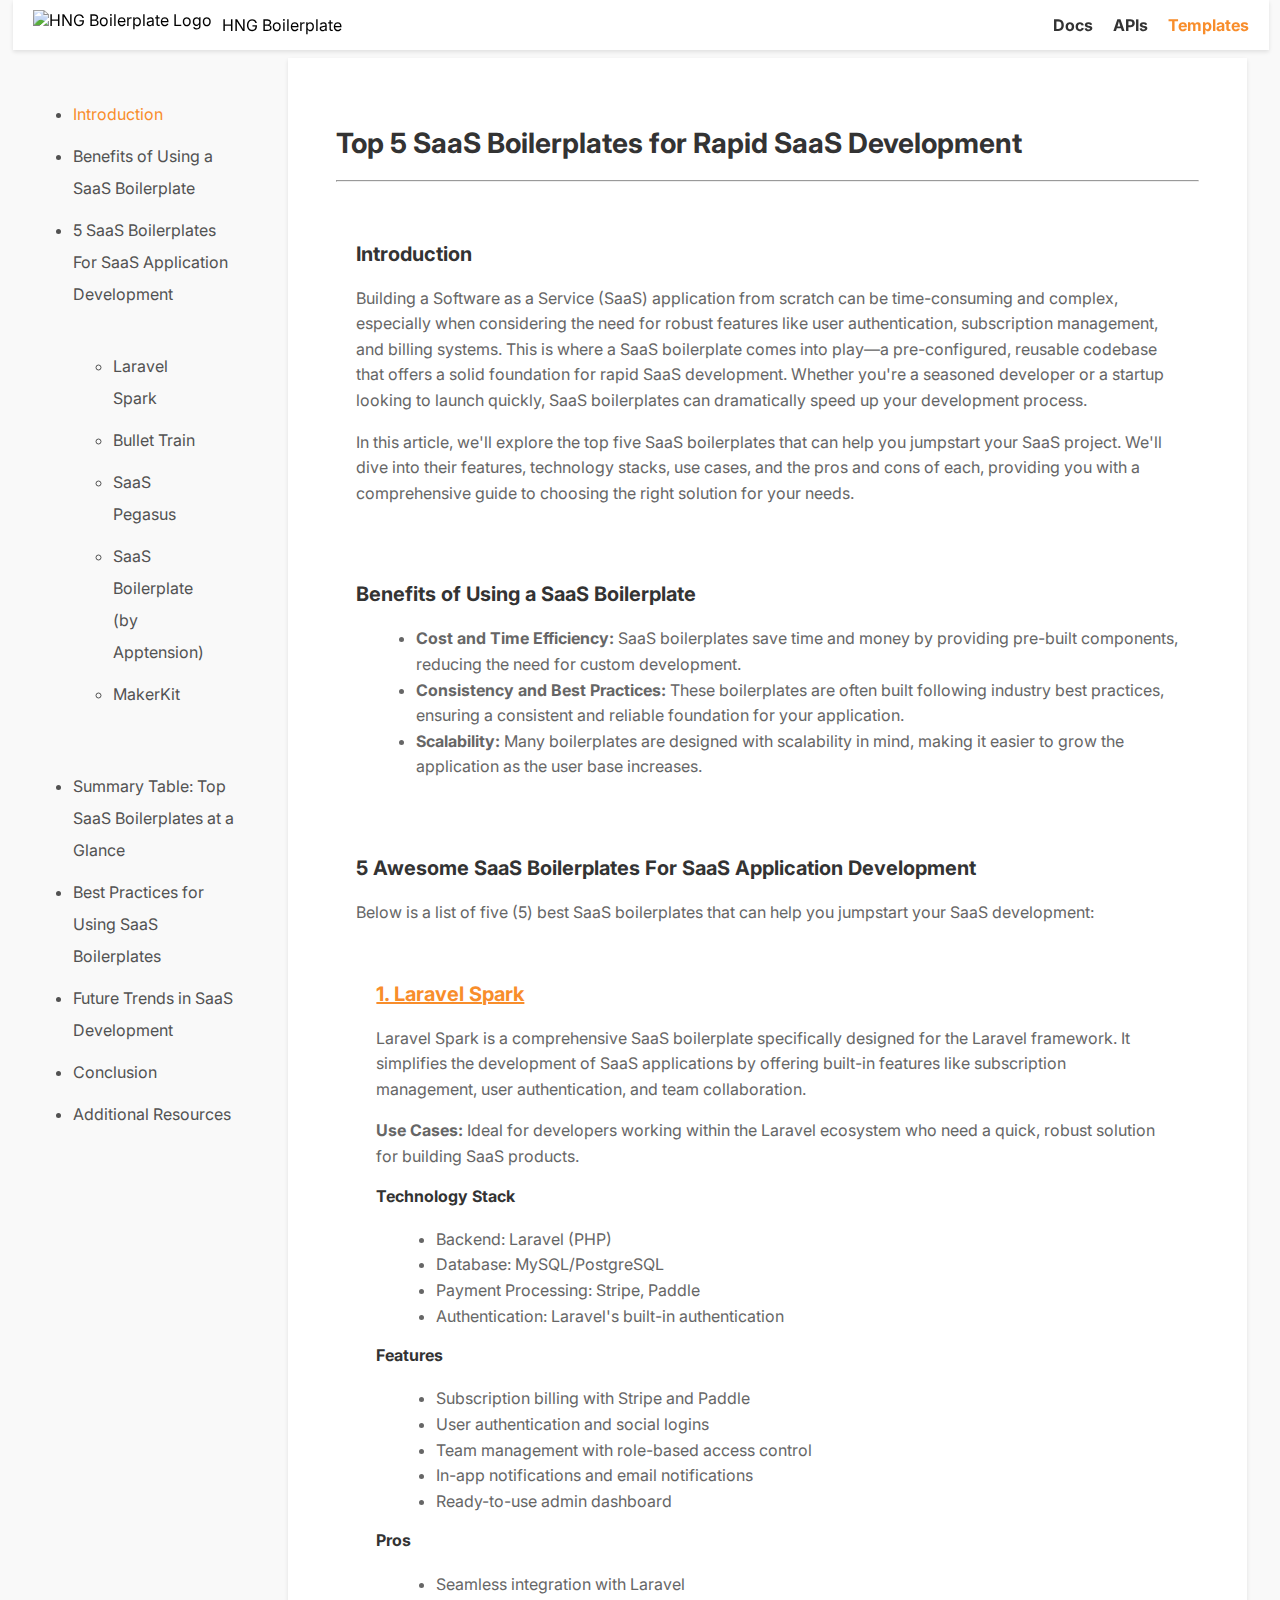
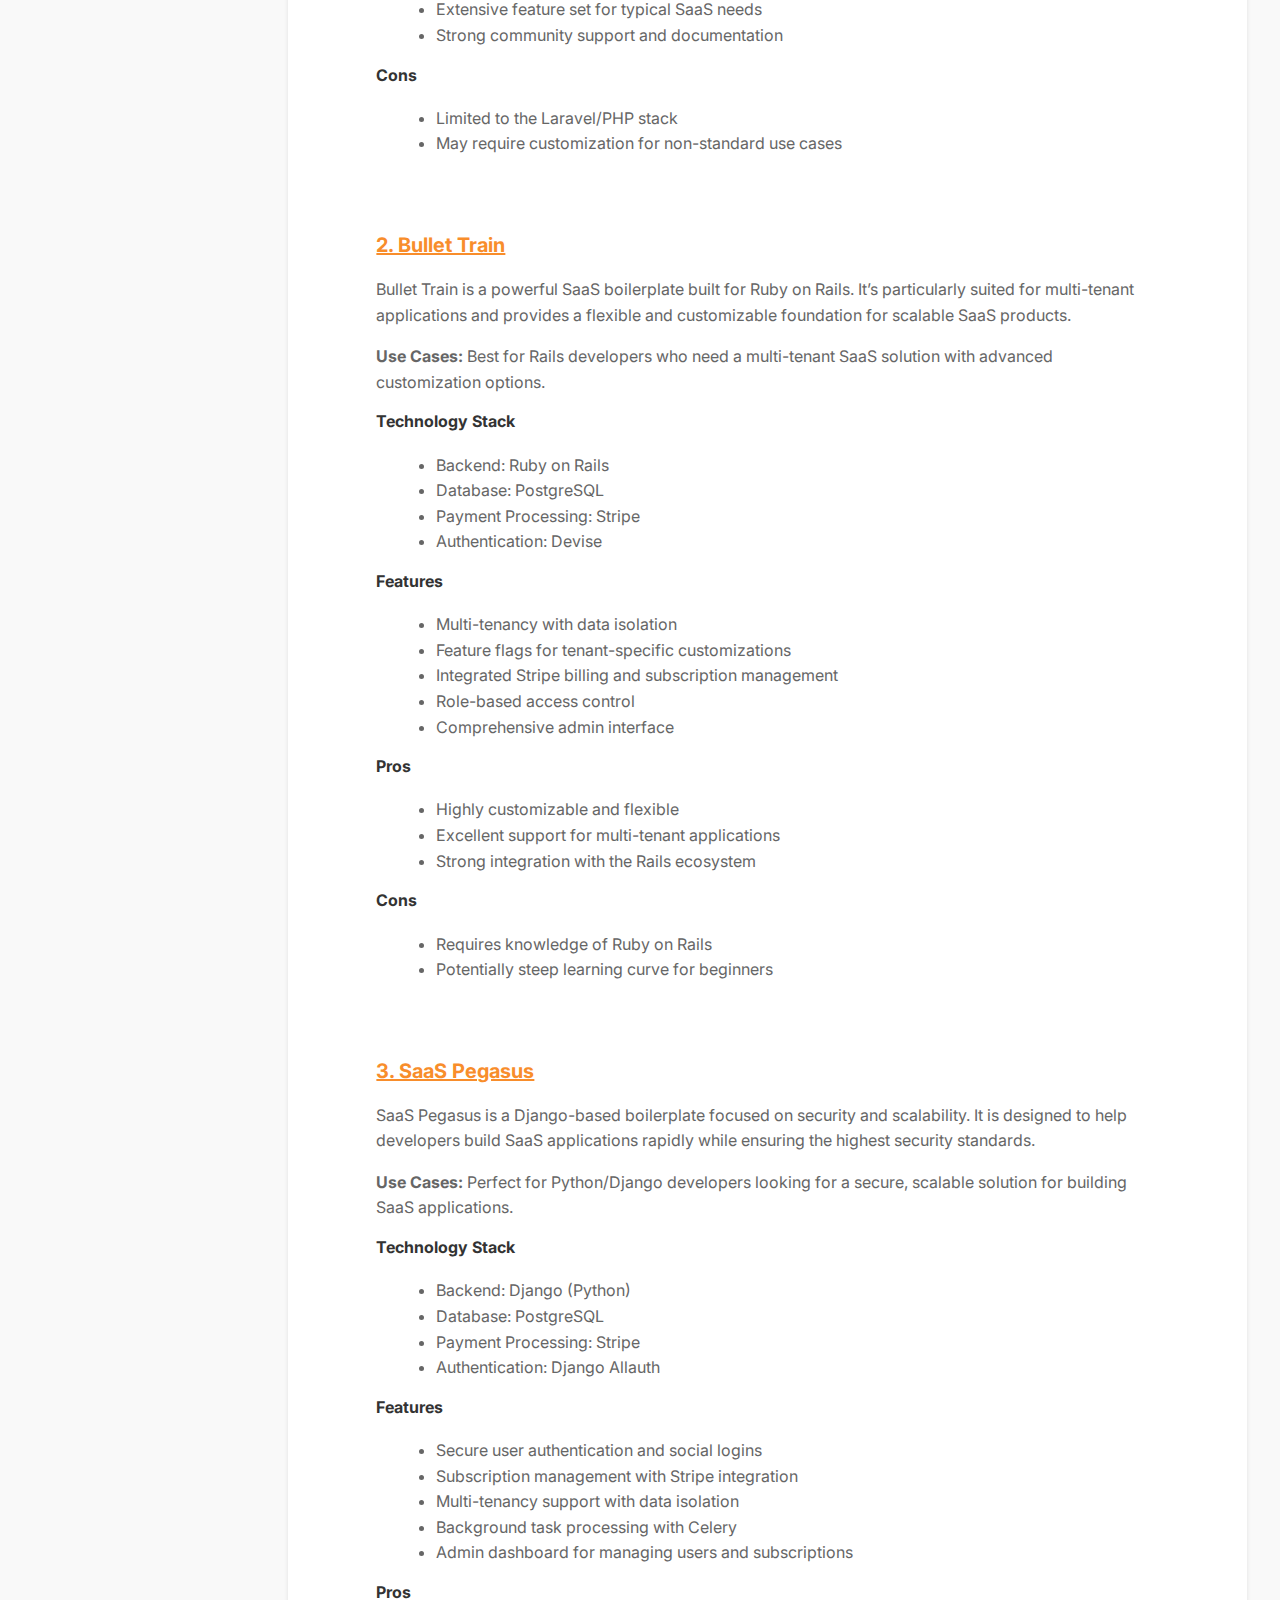
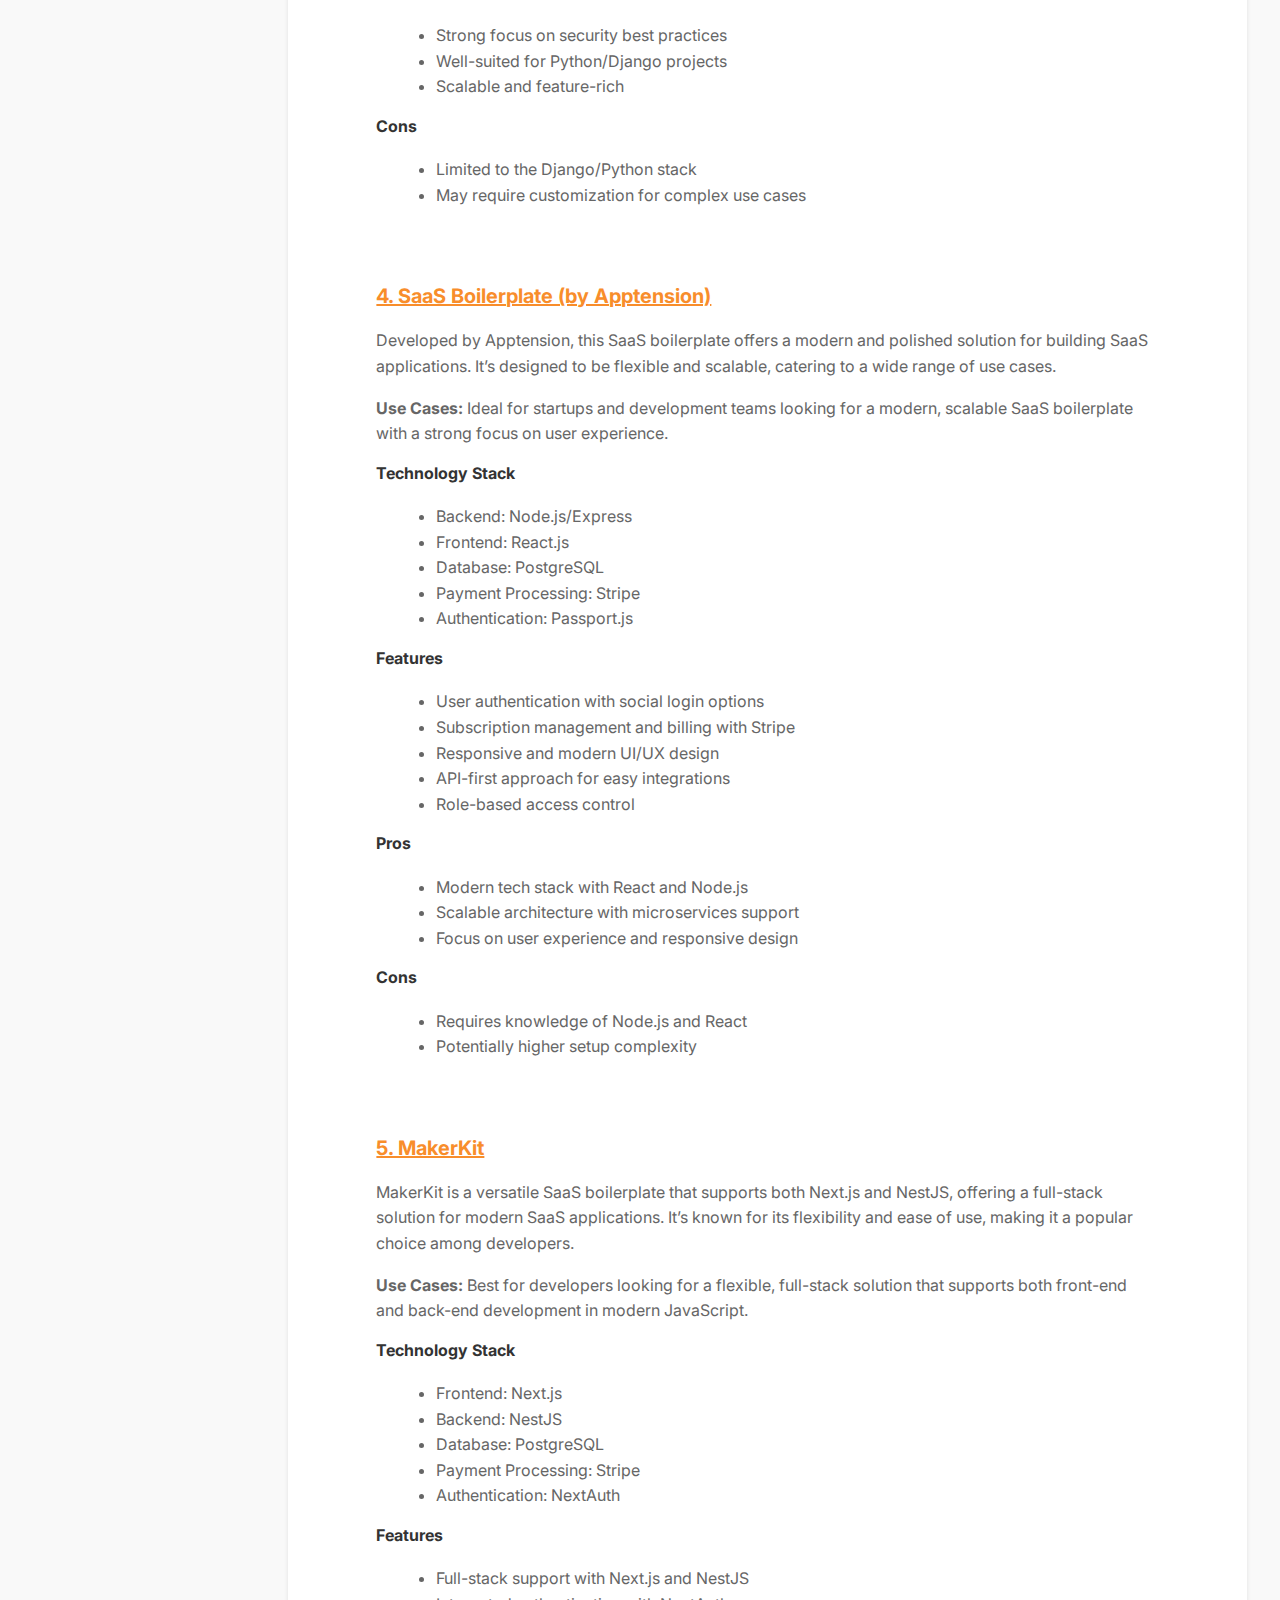
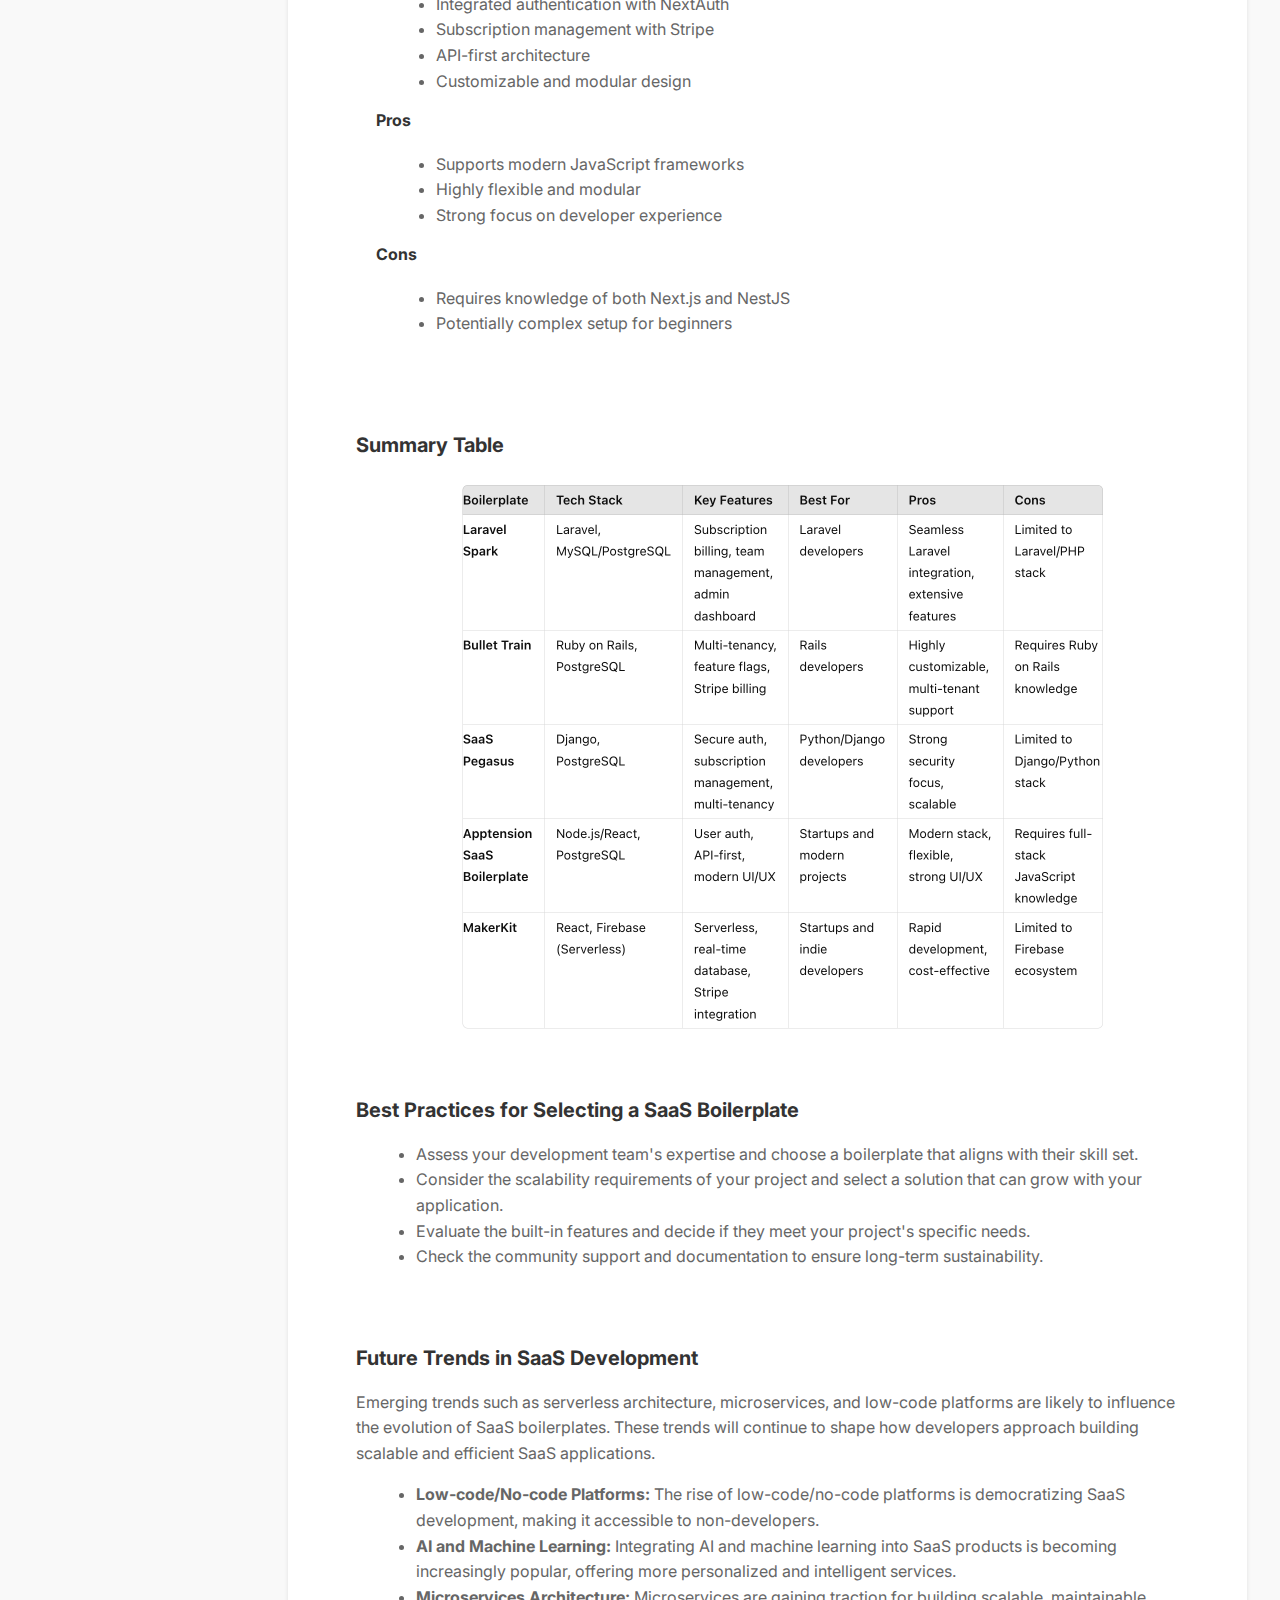
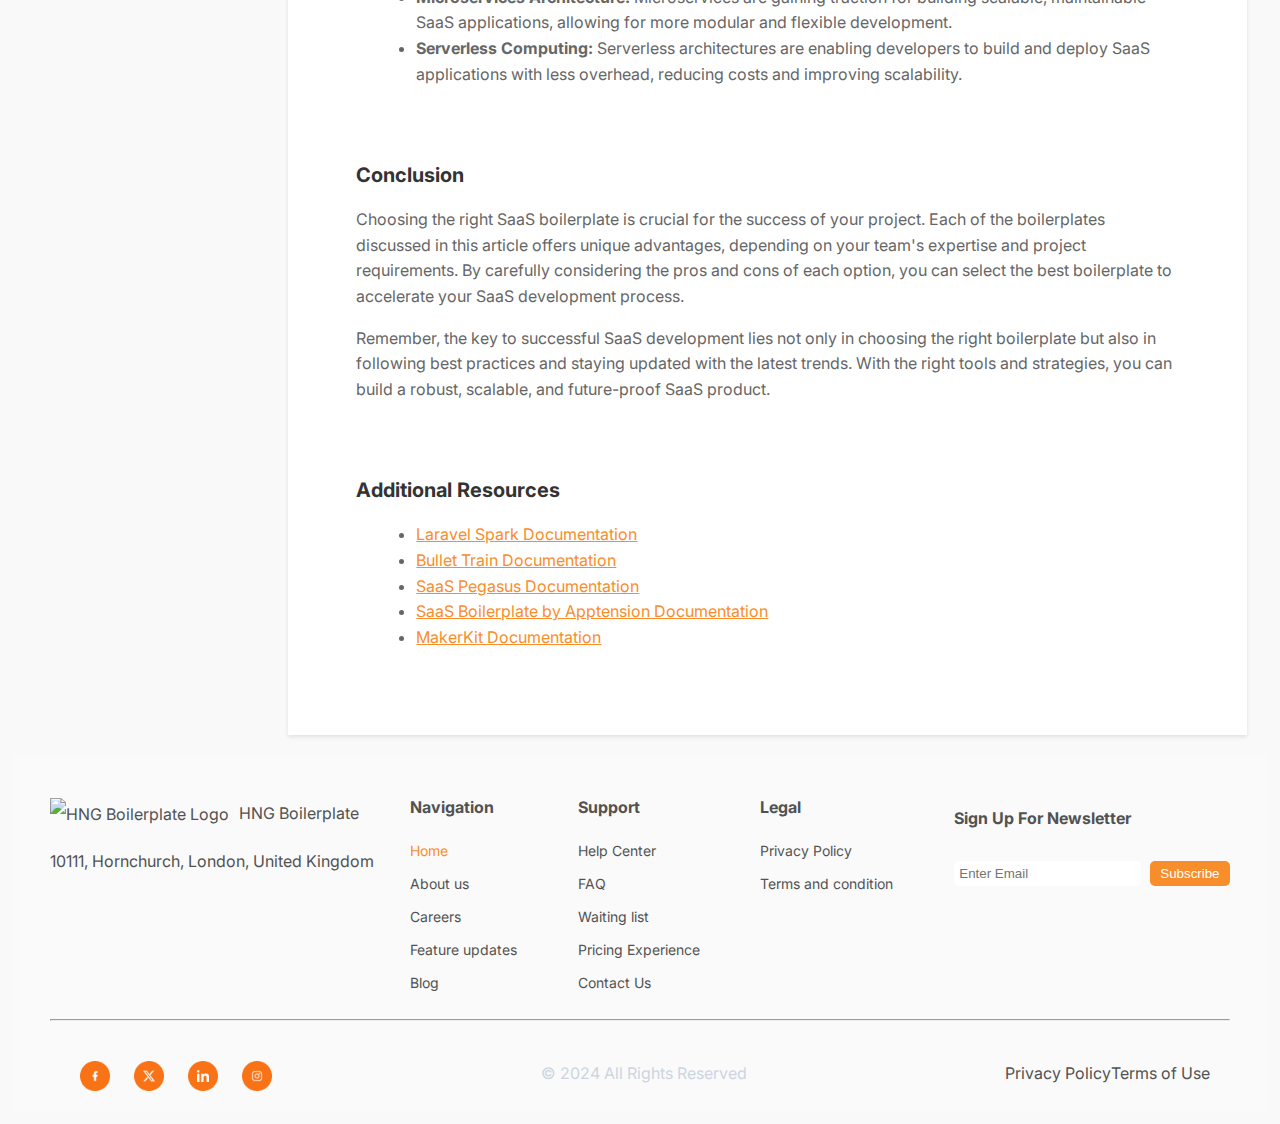
==== commit 1fc01408: "Added Footer A1" ====
--- a/Article1/A1.html
+++ b/Article1/A1.html
@@ -308,8 +308,70 @@
         </section>
     </main>
 
+    
     <footer>
-        <p>&copy; 2024 HNG Boilerplate. All rights reserved.</p>
+        <div class="footer-left">
+            <div class="logo">
+                <img src="logo.png" alt="HNG Boilerplate Logo">
+                <span>HNG Boilerplate</span>
+            </div>
+            <p>10111, Hornchurch, London, United Kingdom</p>
+        </div>
+        <div class="footer-right">
+            <div class="footer-navigation">
+                <h4>Navigation</h4>
+                <ul>
+                    <li><a href="#" style="color: #f88d2b">Home</a></li>
+                    <li><a href="#">About us</a></li>
+                    <li><a href="#">Careers</a></li>
+                    <li><a href="#">Feature updates</a></li>
+                    <li><a href="#">Blog</a></li>
+                </ul>
+            </div>
+            <div class="footer-support">
+                <h4>Support</h4>
+                <ul>
+                    <li><a href="#">Help Center</a></li>
+                    <li><a href="#">FAQ</a></li>
+                    <li><a href="#">Waiting list</a></li>
+                    <li><a href="#">Pricing Experience</a></li>
+                    <li><a href="#">Contact Us</a></li>
+                </ul>
+            </div>
+            <div class="footer-legal">
+                <h4>Legal</h4>
+                <ul>
+                    <li><a href="#">Privacy Policy</a></li>
+                    <li><a href="#">Terms and condition</a></li>
+                </ul>
+            </div>
+            <div class="newsletter">
+                <h4>Sign Up For Newsletter</h4>
+                <input type="email" placeholder="Enter Email">
+                <button>Subscribe</button>
+            </div>
+        </div>
+        <hr style=" color: #525252;">
+        <div class="footer-bottom">
+            <div class="social-media">
+                <a href="#"><img src="f.png" alt="Facebook"></a>
+                <a href="#"><img src="x.png" alt="Twitter"></a>
+                <a href="#"><img src="in.png" alt="LinkedIn"></a>
+                <a href="#"><img src="ig.png" alt="Instagram"></a>
+            </div>
+            <div>
+                <p style="color: #cbd5e1;">&copy; 2024 All Rights Reserved</p>
+            </div>
+            <div class="footer-bottom-right">
+                <div>
+                    <p>Privacy Policy</p>
+                </div>
+                <div>
+                    <p>Terms of Use</p>
+                </div>
+            </div>
+        </div>
     </footer>
+    
 </body>
 </html>
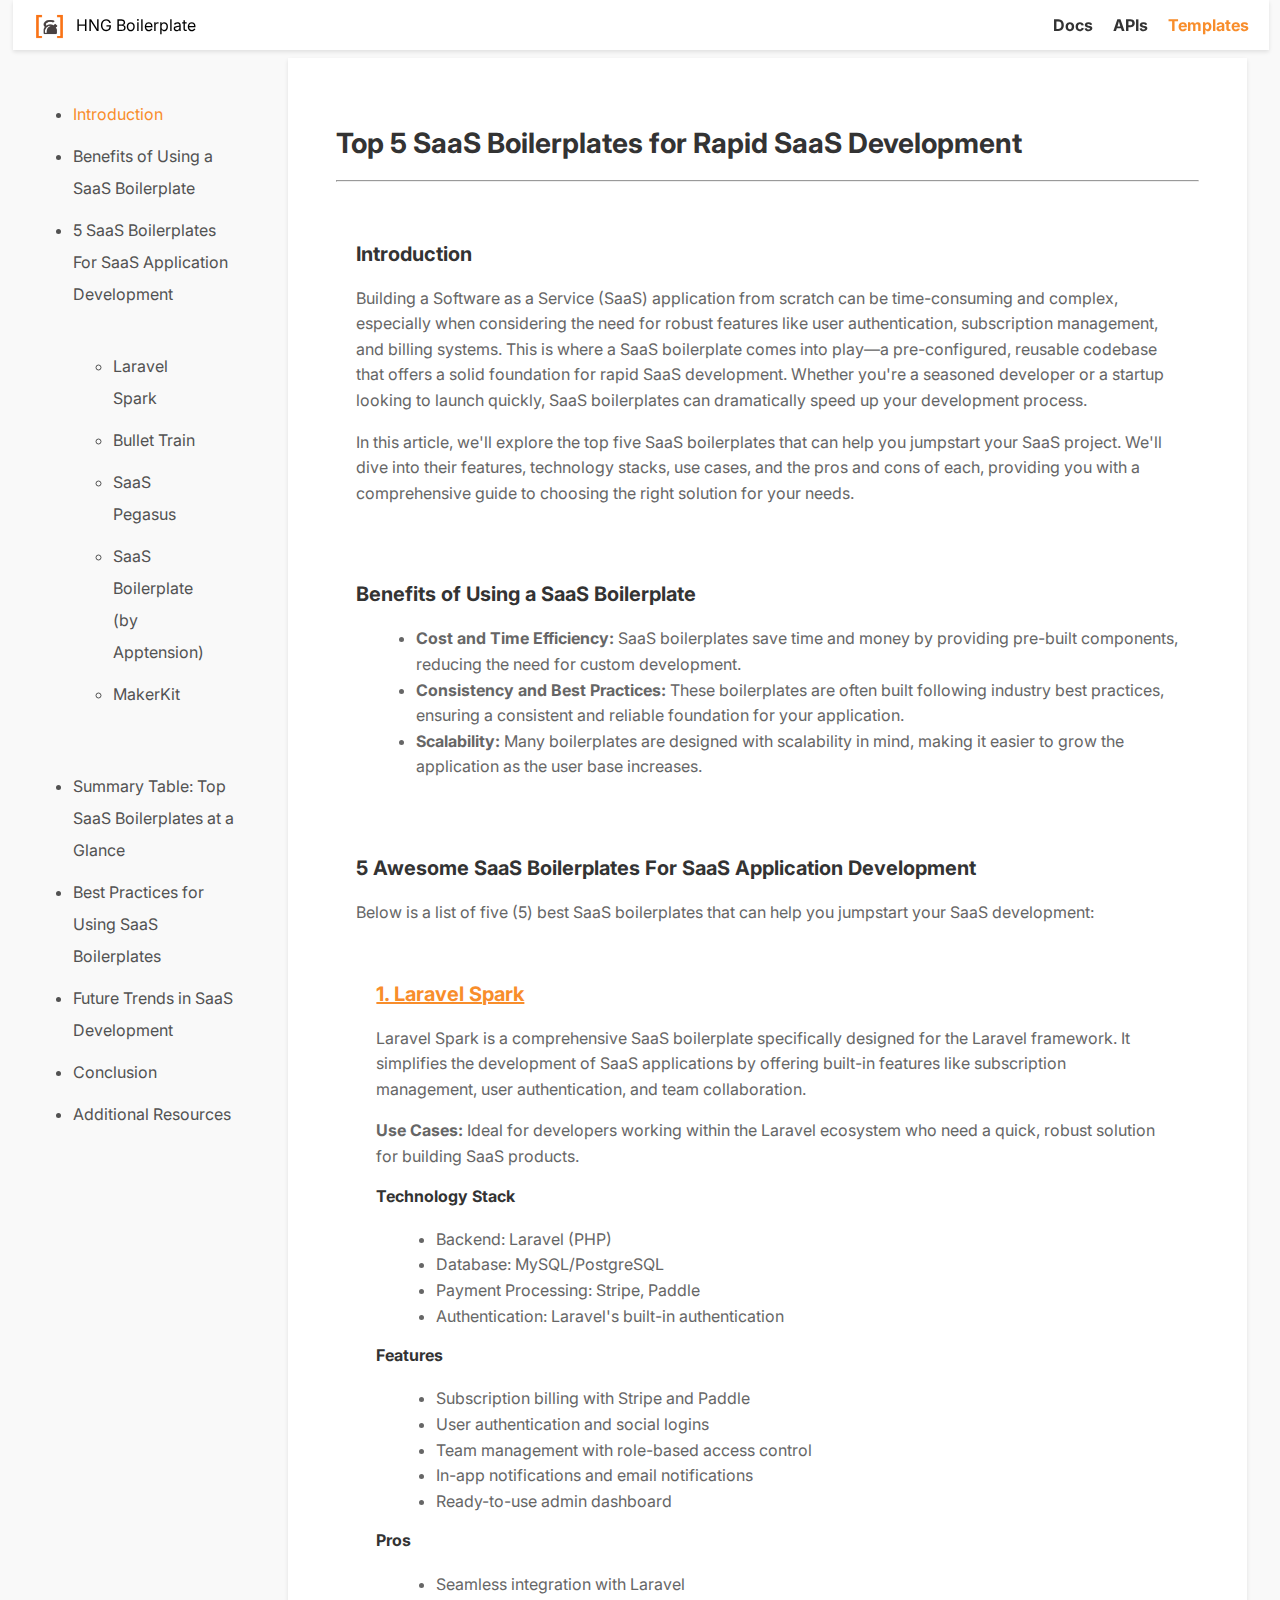
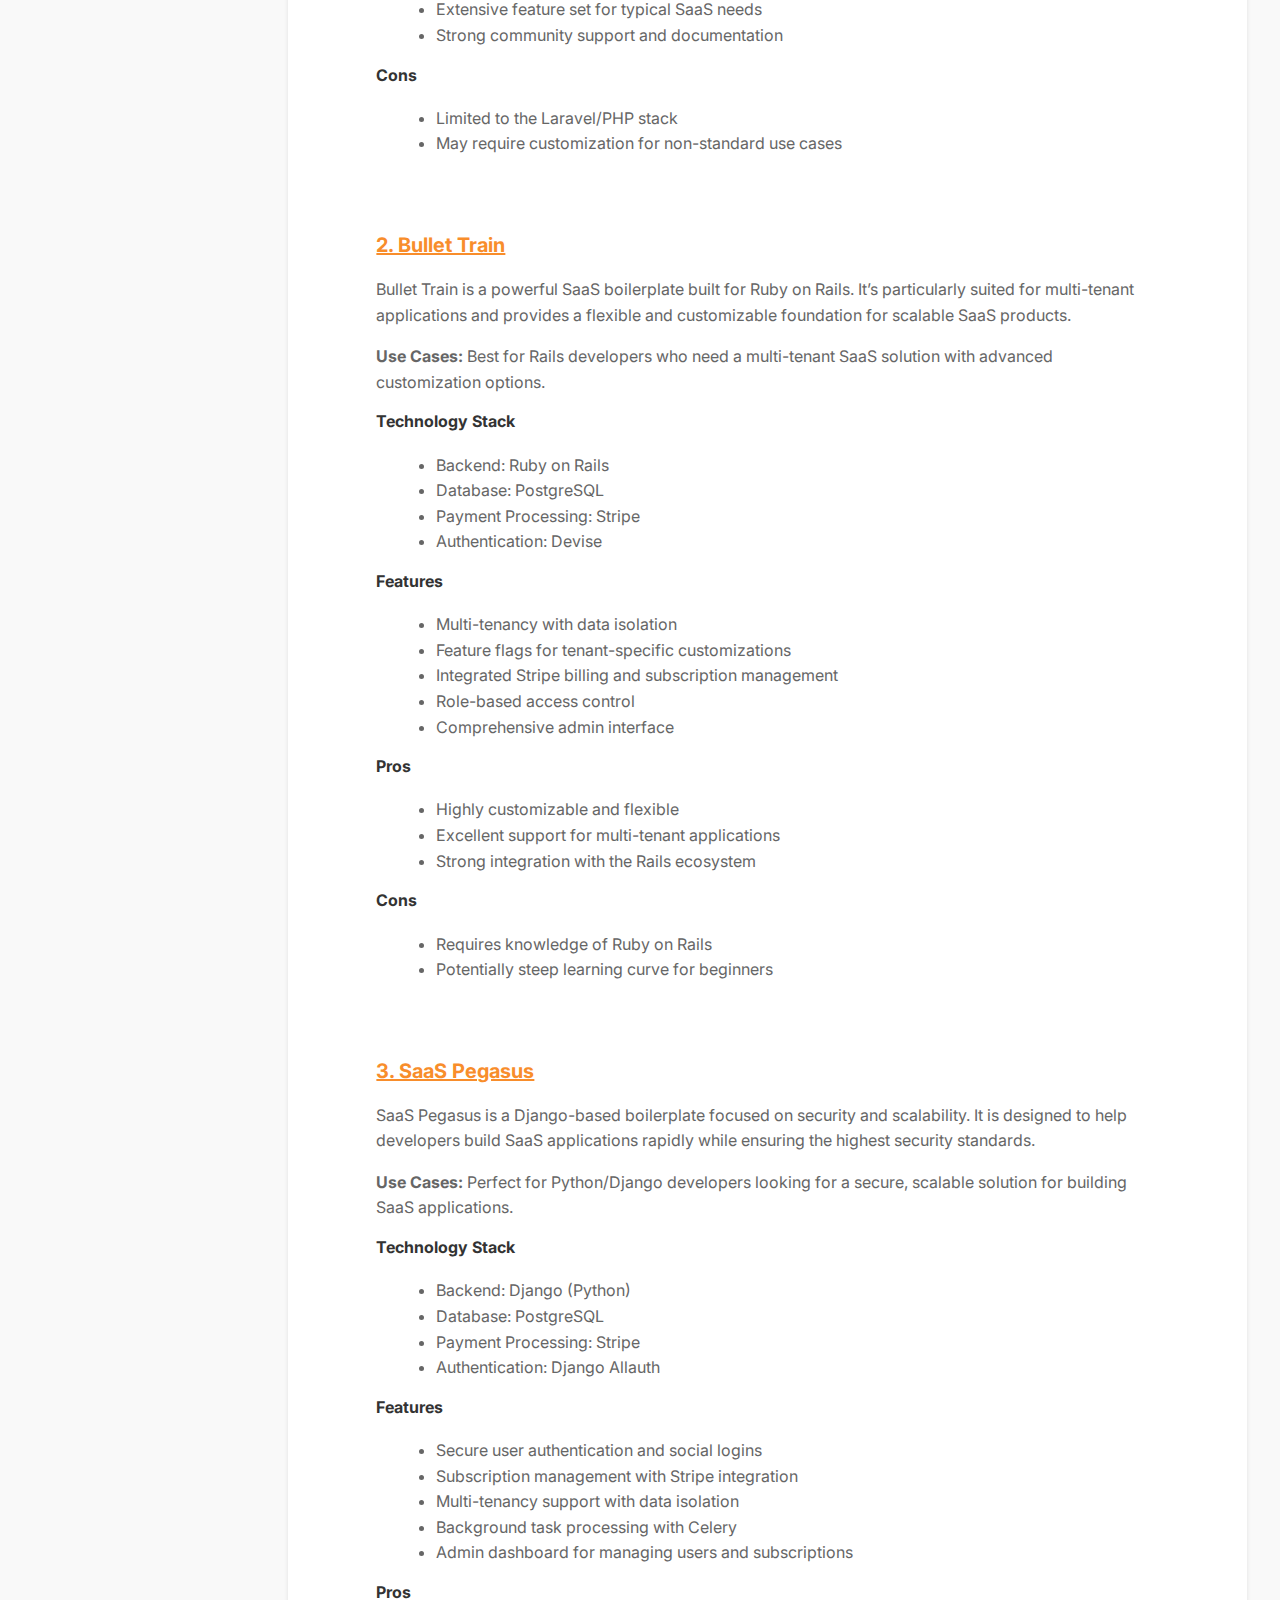
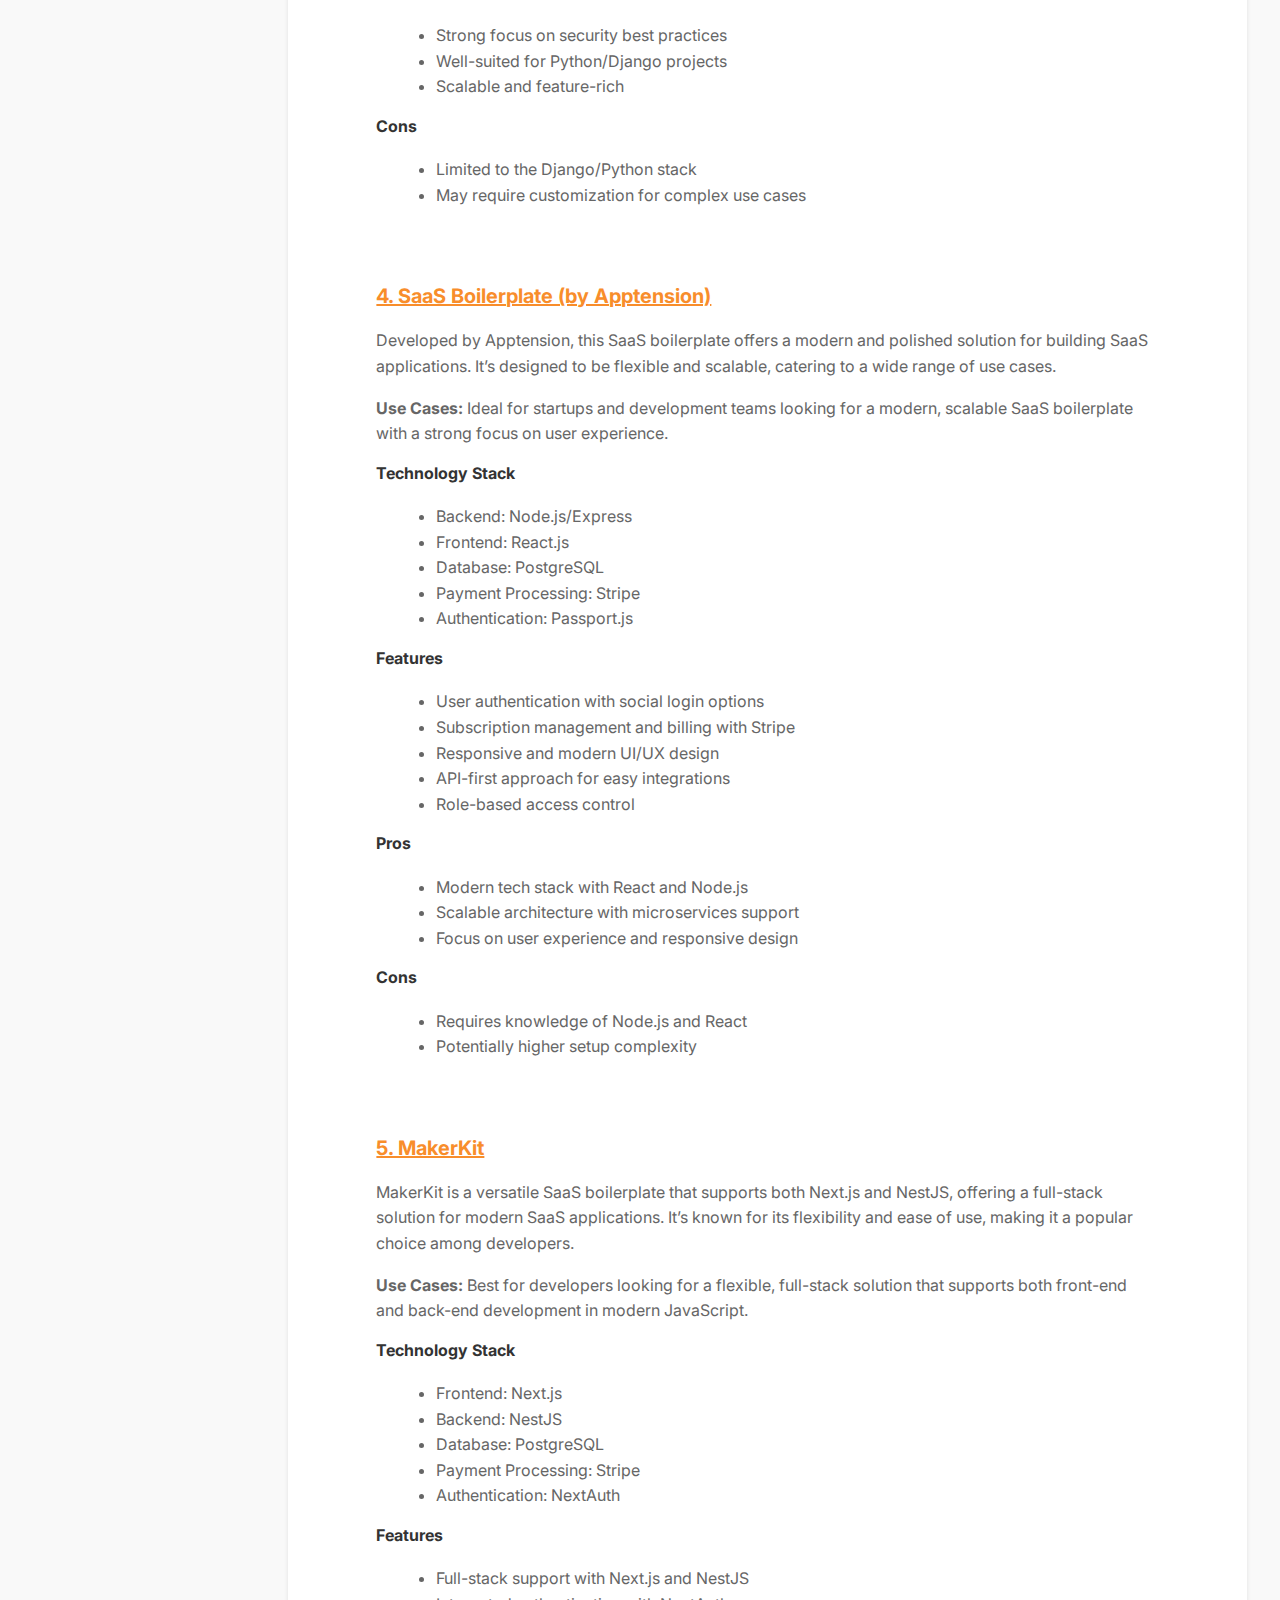
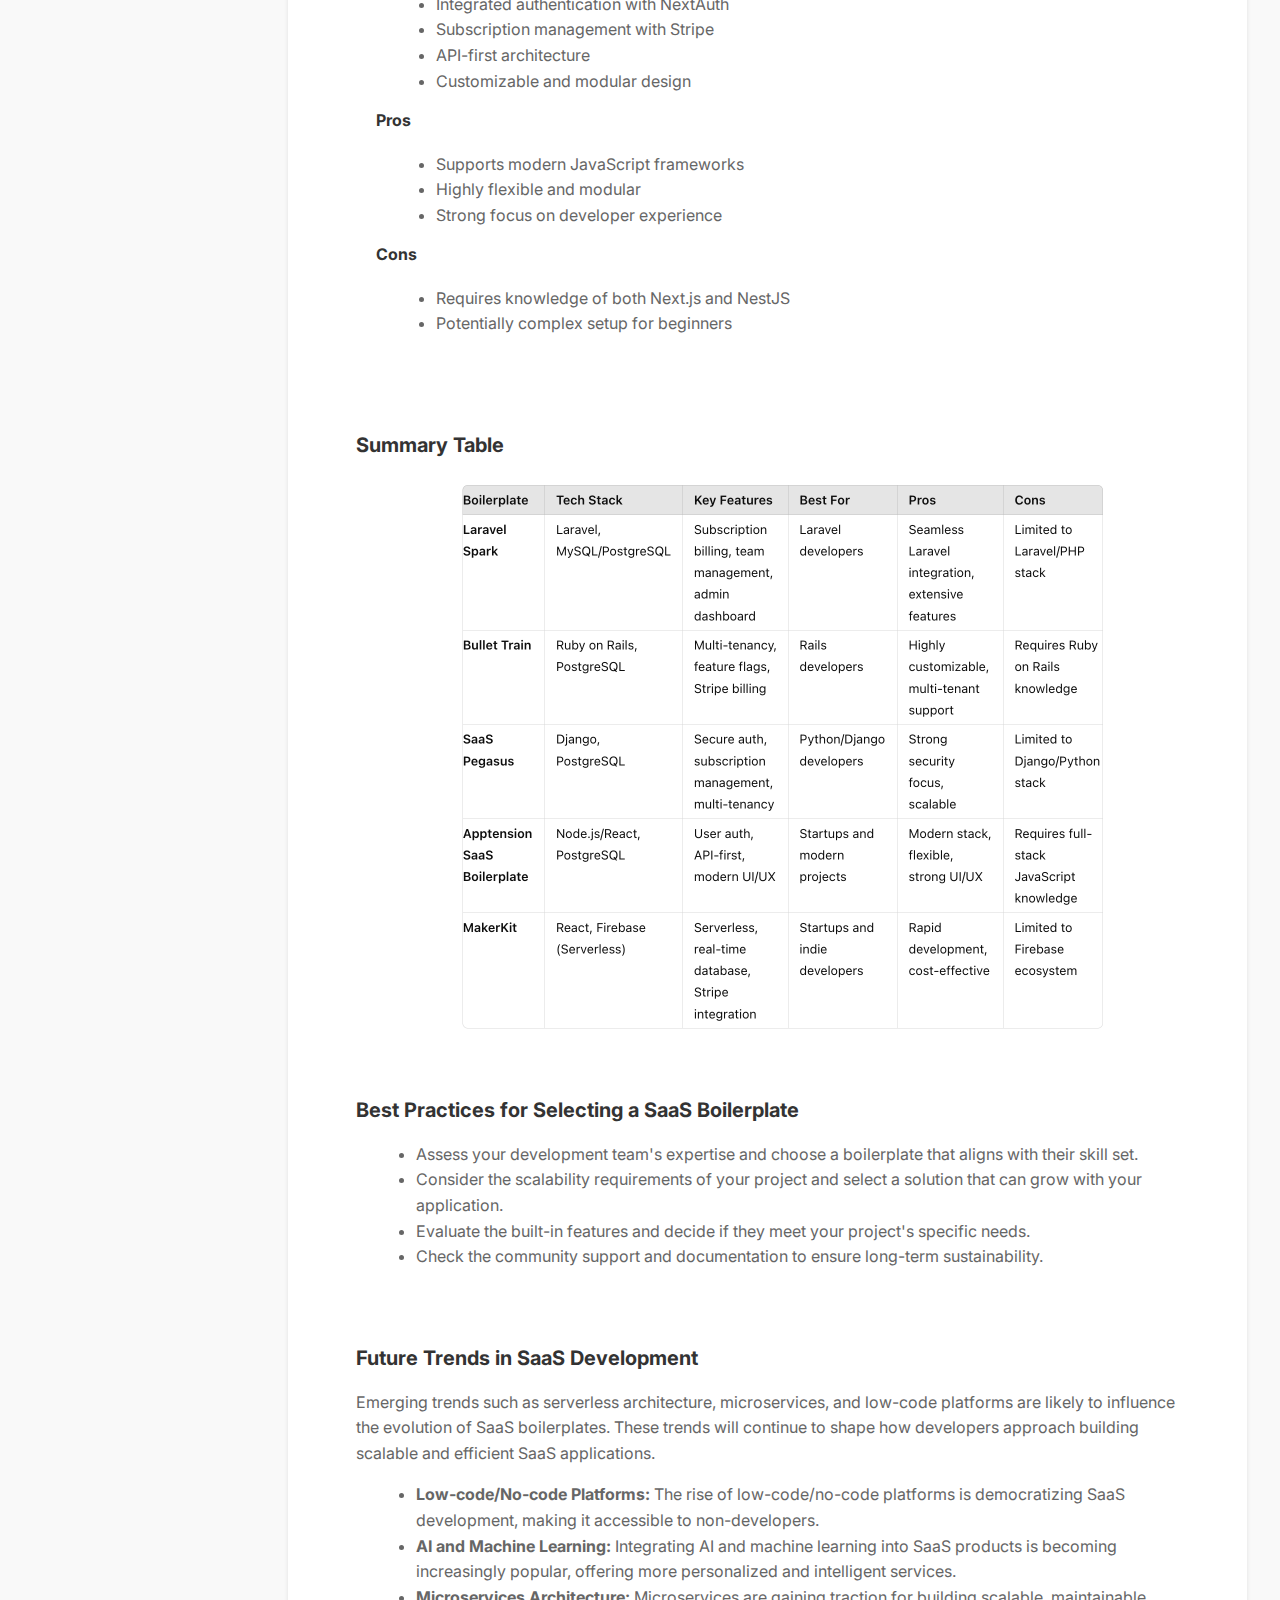
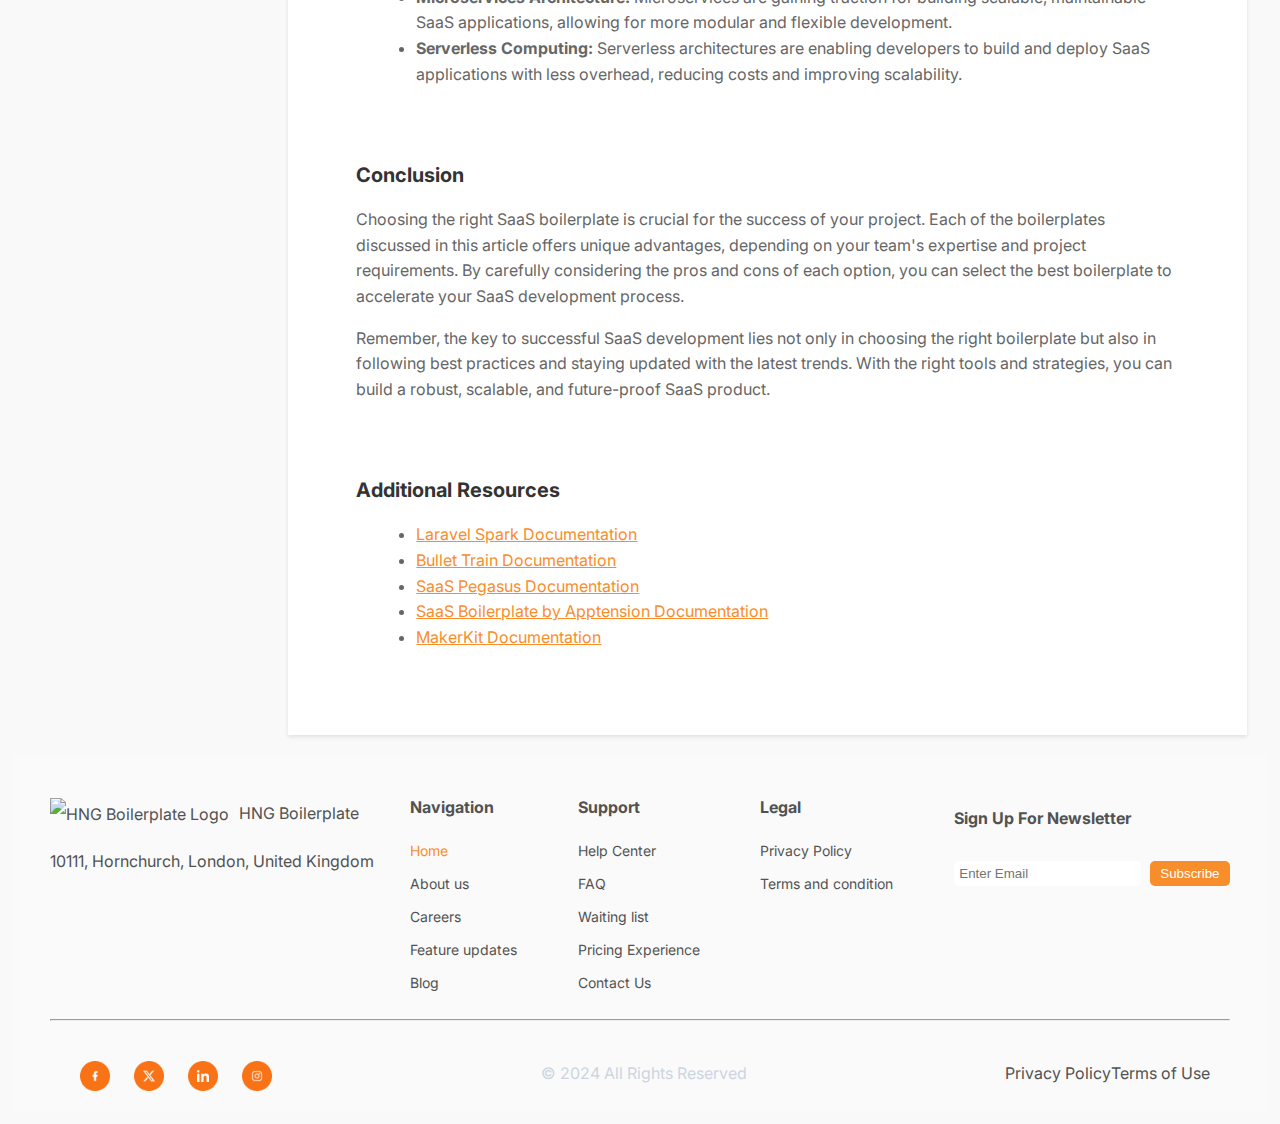
==== commit e22e5190: "Added Logo" ====
--- a/Article1/A1.html
+++ b/Article1/A1.html
@@ -10,7 +10,7 @@
 <body>
     <header>
         <div class="logo">
-            <img src="logo.png" alt="HNG Boilerplate Logo">
+            <img src="./Logo.png" alt="HNG Boilerplate Logo">
             <span>HNG Boilerplate</span>
         </div>
         <nav>
